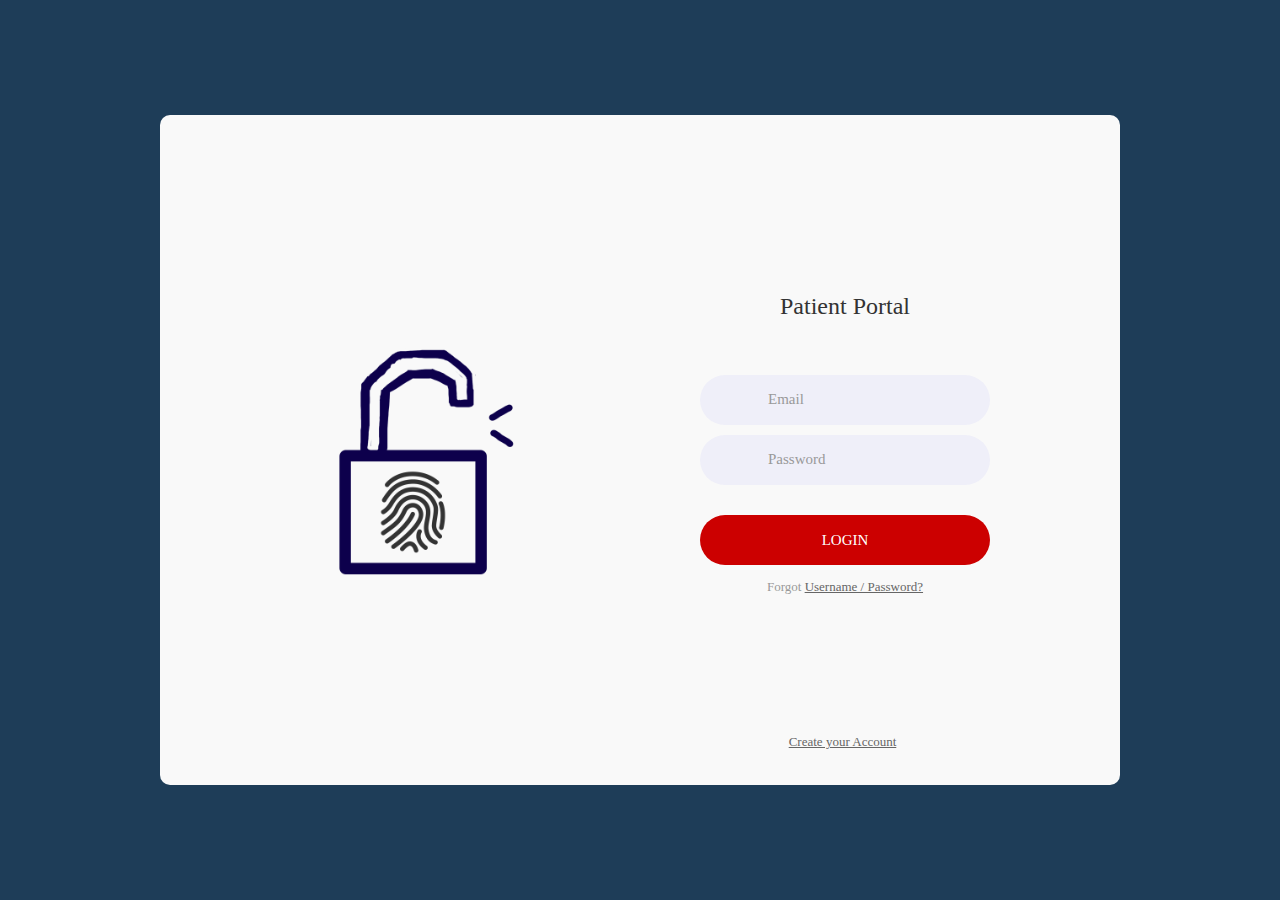
==== index.html @ e5aae0f8 "Add files via upload" ====
<!DOCTYPE html>
<html lang="en">
<head>
	<title>Patient Portal</title>
	<meta charset="UTF-8">
	<meta name="viewport" content="width=device-width, initial-scale=1">
<!--===============================================================================================-->	
	<link rel="icon" type="image/png" href="images/icons/favicon.ico"/>
<!--===============================================================================================-->
	<link rel="stylesheet" type="text/css" href="vendor/bootstrap/css/bootstrap.min.css">
<!--===============================================================================================-->
	<link rel="stylesheet" type="text/css" href="fonts/font-awesome-4.7.0/css/font-awesome.min.css">
<!--===============================================================================================-->
	<link rel="stylesheet" type="text/css" href="vendor/animate/animate.css">
<!--===============================================================================================-->	
	<link rel="stylesheet" type="text/css" href="vendor/css-hamburgers/hamburgers.min.css">
<!--===============================================================================================-->
	<link rel="stylesheet" type="text/css" href="vendor/select2/select2.min.css">
<!--===============================================================================================-->
	<link rel="stylesheet" type="text/css" href="css/util.css">
	<link rel="stylesheet" type="text/css" href="css/main.css">
<!--===============================================================================================-->
</head>
<body>
	<div class="limiter">
		<div class="container-login100">
			<div class="wrap-login100">
				<div class="login100-pic js-tilt" data-tilt>
					<img src="images/img-01.png" alt="IMG">
				</div>

				<form class="login100-form validate-form" action="RefPage.html" method="get">
					<span class="login100-form-title">
						Patient Portal
					</span>

					<div class="wrap-input100 validate-input" data-validate = "Valid email is required: ex@abc.xyz">
						<input class="input100" type="text" name="email" placeholder="Email">
						<span class="focus-input100"></span>
						<span class="symbol-input100">
							<i class="fa fa-envelope" aria-hidden="true"></i>
						</span>
					</div>

					<div class="wrap-input100 validate-input" data-validate = "Password is required">
						<input class="input100" type="password" name="pass" placeholder="Password">
						<span class="focus-input100"></span>
						<span class="symbol-input100">
							<i class="fa fa-lock" aria-hidden="true"></i>
						</span>
					</div>
					
					<div class="container-login100-form-btn">
						<input type="submit" value="Login" class="login100-form-btn">
					</div>

					<div class="text-center p-t-12">
						<span class="txt1">
							Forgot
						</span>
						<a class="txt2" href="#">
							Username / Password?
						</a>
					</div>

					<div class="text-center p-t-136">
						<a class="txt2" href="#">
							Create your Account
							<i class="fa fa-long-arrow-right m-l-5" aria-hidden="true"></i>
						</a>
					</div>
				</form>
			</div>
		</div>
	</div>
	
	

	
<!--===============================================================================================-->	
	<script src="vendor/jquery/jquery-3.2.1.min.js"></script>
<!--===============================================================================================-->
	<script src="vendor/bootstrap/js/popper.js"></script>
	<script src="vendor/bootstrap/js/bootstrap.min.js"></script>
<!--===============================================================================================-->
	<script src="vendor/select2/select2.min.js"></script>
<!--===============================================================================================-->
	<script src="vendor/tilt/tilt.jquery.min.js"></script>
	<script >
		$('.js-tilt').tilt({
			scale: 1.1
		})
	</script>
<!--===============================================================================================-->
	<script src="js/main.js"></script>

</body>
</html>
---- css/util.css ----
/*[ FONT SIZE ]
///////////////////////////////////////////////////////////
*/
.fs-1 {font-size: 1px;}
.fs-2 {font-size: 2px;}
.fs-3 {font-size: 3px;}
.fs-4 {font-size: 4px;}
.fs-5 {font-size: 5px;}
.fs-6 {font-size: 6px;}
.fs-7 {font-size: 7px;}
.fs-8 {font-size: 8px;}
.fs-9 {font-size: 9px;}
.fs-10 {font-size: 10px;}
.fs-11 {font-size: 11px;}
.fs-12 {font-size: 12px;}
.fs-13 {font-size: 13px;}
.fs-14 {font-size: 14px;}
.fs-15 {font-size: 15px;}
.fs-16 {font-size: 16px;}
.fs-17 {font-size: 17px;}
.fs-18 {font-size: 18px;}
.fs-19 {font-size: 19px;}
.fs-20 {font-size: 20px;}
.fs-21 {font-size: 21px;}
.fs-22 {font-size: 22px;}
.fs-23 {font-size: 23px;}
.fs-24 {font-size: 24px;}
.fs-25 {font-size: 25px;}
.fs-26 {font-size: 26px;}
.fs-27 {font-size: 27px;}
.fs-28 {font-size: 28px;}
.fs-29 {font-size: 29px;}
.fs-30 {font-size: 30px;}
.fs-31 {font-size: 31px;}
.fs-32 {font-size: 32px;}
.fs-33 {font-size: 33px;}
.fs-34 {font-size: 34px;}
.fs-35 {font-size: 35px;}
.fs-36 {font-size: 36px;}
.fs-37 {font-size: 37px;}
.fs-38 {font-size: 38px;}
.fs-39 {font-size: 39px;}
.fs-40 {font-size: 40px;}
.fs-41 {font-size: 41px;}
.fs-42 {font-size: 42px;}
.fs-43 {font-size: 43px;}
.fs-44 {font-size: 44px;}
.fs-45 {font-size: 45px;}
.fs-46 {font-size: 46px;}
.fs-47 {font-size: 47px;}
.fs-48 {font-size: 48px;}
.fs-49 {font-size: 49px;}
.fs-50 {font-size: 50px;}
.fs-51 {font-size: 51px;}
.fs-52 {font-size: 52px;}
.fs-53 {font-size: 53px;}
.fs-54 {font-size: 54px;}
.fs-55 {font-size: 55px;}
.fs-56 {font-size: 56px;}
.fs-57 {font-size: 57px;}
.fs-58 {font-size: 58px;}
.fs-59 {font-size: 59px;}
.fs-60 {font-size: 60px;}
.fs-61 {font-size: 61px;}
.fs-62 {font-size: 62px;}
.fs-63 {font-size: 63px;}
.fs-64 {font-size: 64px;}
.fs-65 {font-size: 65px;}
.fs-66 {font-size: 66px;}
.fs-67 {font-size: 67px;}
.fs-68 {font-size: 68px;}
.fs-69 {font-size: 69px;}
.fs-70 {font-size: 70px;}
.fs-71 {font-size: 71px;}
.fs-72 {font-size: 72px;}
.fs-73 {font-size: 73px;}
.fs-74 {font-size: 74px;}
.fs-75 {font-size: 75px;}
.fs-76 {font-size: 76px;}
.fs-77 {font-size: 77px;}
.fs-78 {font-size: 78px;}
.fs-79 {font-size: 79px;}
.fs-80 {font-size: 80px;}
.fs-81 {font-size: 81px;}
.fs-82 {font-size: 82px;}
.fs-83 {font-size: 83px;}
.fs-84 {font-size: 84px;}
.fs-85 {font-size: 85px;}
.fs-86 {font-size: 86px;}
.fs-87 {font-size: 87px;}
.fs-88 {font-size: 88px;}
.fs-89 {font-size: 89px;}
.fs-90 {font-size: 90px;}
.fs-91 {font-size: 91px;}
.fs-92 {font-size: 92px;}
.fs-93 {font-size: 93px;}
.fs-94 {font-size: 94px;}
.fs-95 {font-size: 95px;}
.fs-96 {font-size: 96px;}
.fs-97 {font-size: 97px;}
.fs-98 {font-size: 98px;}
.fs-99 {font-size: 99px;}
.fs-100 {font-size: 100px;}
.fs-101 {font-size: 101px;}
.fs-102 {font-size: 102px;}
.fs-103 {font-size: 103px;}
.fs-104 {font-size: 104px;}
.fs-105 {font-size: 105px;}
.fs-106 {font-size: 106px;}
.fs-107 {font-size: 107px;}
.fs-108 {font-size: 108px;}
.fs-109 {font-size: 109px;}
.fs-110 {font-size: 110px;}
.fs-111 {font-size: 111px;}
.fs-112 {font-size: 112px;}
.fs-113 {font-size: 113px;}
.fs-114 {font-size: 114px;}
.fs-115 {font-size: 115px;}
.fs-116 {font-size: 116px;}
.fs-117 {font-size: 117px;}
.fs-118 {font-size: 118px;}
.fs-119 {font-size: 119px;}
.fs-120 {font-size: 120px;}
.fs-121 {font-size: 121px;}
.fs-122 {font-size: 122px;}
.fs-123 {font-size: 123px;}
.fs-124 {font-size: 124px;}
.fs-125 {font-size: 125px;}
.fs-126 {font-size: 126px;}
.fs-127 {font-size: 127px;}
.fs-128 {font-size: 128px;}
.fs-129 {font-size: 129px;}
.fs-130 {font-size: 130px;}
.fs-131 {font-size: 131px;}
.fs-132 {font-size: 132px;}
.fs-133 {font-size: 133px;}
.fs-134 {font-size: 134px;}
.fs-135 {font-size: 135px;}
.fs-136 {font-size: 136px;}
.fs-137 {font-size: 137px;}
.fs-138 {font-size: 138px;}
.fs-139 {font-size: 139px;}
.fs-140 {font-size: 140px;}
.fs-141 {font-size: 141px;}
.fs-142 {font-size: 142px;}
.fs-143 {font-size: 143px;}
.fs-144 {font-size: 144px;}
.fs-145 {font-size: 145px;}
.fs-146 {font-size: 146px;}
.fs-147 {font-size: 147px;}
.fs-148 {font-size: 148px;}
.fs-149 {font-size: 149px;}
.fs-150 {font-size: 150px;}
.fs-151 {font-size: 151px;}
.fs-152 {font-size: 152px;}
.fs-153 {font-size: 153px;}
.fs-154 {font-size: 154px;}
.fs-155 {font-size: 155px;}
.fs-156 {font-size: 156px;}
.fs-157 {font-size: 157px;}
.fs-158 {font-size: 158px;}
.fs-159 {font-size: 159px;}
.fs-160 {font-size: 160px;}
.fs-161 {font-size: 161px;}
.fs-162 {font-size: 162px;}
.fs-163 {font-size: 163px;}
.fs-164 {font-size: 164px;}
.fs-165 {font-size: 165px;}
.fs-166 {font-size: 166px;}
.fs-167 {font-size: 167px;}
.fs-168 {font-size: 168px;}
.fs-169 {font-size: 169px;}
.fs-170 {font-size: 170px;}
.fs-171 {font-size: 171px;}
.fs-172 {font-size: 172px;}
.fs-173 {font-size: 173px;}
.fs-174 {font-size: 174px;}
.fs-175 {font-size: 175px;}
.fs-176 {font-size: 176px;}
.fs-177 {font-size: 177px;}
.fs-178 {font-size: 178px;}
.fs-179 {font-size: 179px;}
.fs-180 {font-size: 180px;}
.fs-181 {font-size: 181px;}
.fs-182 {font-size: 182px;}
.fs-183 {font-size: 183px;}
.fs-184 {font-size: 184px;}
.fs-185 {font-size: 185px;}
.fs-186 {font-size: 186px;}
.fs-187 {font-size: 187px;}
.fs-188 {font-size: 188px;}
.fs-189 {font-size: 189px;}
.fs-190 {font-size: 190px;}
.fs-191 {font-size: 191px;}
.fs-192 {font-size: 192px;}
.fs-193 {font-size: 193px;}
.fs-194 {font-size: 194px;}
.fs-195 {font-size: 195px;}
.fs-196 {font-size: 196px;}
.fs-197 {font-size: 197px;}
.fs-198 {font-size: 198px;}
.fs-199 {font-size: 199px;}
.fs-200 {font-size: 200px;}

/*[ PADDING ]
///////////////////////////////////////////////////////////
*/
.p-t-0 {padding-top: 0px;}
.p-t-1 {padding-top: 1px;}
.p-t-2 {padding-top: 2px;}
.p-t-3 {padding-top: 3px;}
.p-t-4 {padding-top: 4px;}
.p-t-5 {padding-top: 5px;}
.p-t-6 {padding-top: 6px;}
.p-t-7 {padding-top: 7px;}
.p-t-8 {padding-top: 8px;}
.p-t-9 {padding-top: 9px;}
.p-t-10 {padding-top: 10px;}
.p-t-11 {padding-top: 11px;}
.p-t-12 {padding-top: 12px;}
.p-t-13 {padding-top: 13px;}
.p-t-14 {padding-top: 14px;}
.p-t-15 {padding-top: 15px;}
.p-t-16 {padding-top: 16px;}
.p-t-17 {padding-top: 17px;}
.p-t-18 {padding-top: 18px;}
.p-t-19 {padding-top: 19px;}
.p-t-20 {padding-top: 20px;}
.p-t-21 {padding-top: 21px;}
.p-t-22 {padding-top: 22px;}
.p-t-23 {padding-top: 23px;}
.p-t-24 {padding-top: 24px;}
.p-t-25 {padding-top: 25px;}
.p-t-26 {padding-top: 26px;}
.p-t-27 {padding-top: 27px;}
.p-t-28 {padding-top: 28px;}
.p-t-29 {padding-top: 29px;}
.p-t-30 {padding-top: 30px;}
.p-t-31 {padding-top: 31px;}
.p-t-32 {padding-top: 32px;}
.p-t-33 {padding-top: 33px;}
.p-t-34 {padding-top: 34px;}
.p-t-35 {padding-top: 35px;}
.p-t-36 {padding-top: 36px;}
.p-t-37 {padding-top: 37px;}
.p-t-38 {padding-top: 38px;}
.p-t-39 {padding-top: 39px;}
.p-t-40 {padding-top: 40px;}
.p-t-41 {padding-top: 41px;}
.p-t-42 {padding-top: 42px;}
.p-t-43 {padding-top: 43px;}
.p-t-44 {padding-top: 44px;}
.p-t-45 {padding-top: 45px;}
.p-t-46 {padding-top: 46px;}
.p-t-47 {padding-top: 47px;}
.p-t-48 {padding-top: 48px;}
.p-t-49 {padding-top: 49px;}
.p-t-50 {padding-top: 50px;}
.p-t-51 {padding-top: 51px;}
.p-t-52 {padding-top: 52px;}
.p-t-53 {padding-top: 53px;}
.p-t-54 {padding-top: 54px;}
.p-t-55 {padding-top: 55px;}
.p-t-56 {padding-top: 56px;}
.p-t-57 {padding-top: 57px;}
.p-t-58 {padding-top: 58px;}
.p-t-59 {padding-top: 59px;}
.p-t-60 {padding-top: 60px;}
.p-t-61 {padding-top: 61px;}
.p-t-62 {padding-top: 62px;}
.p-t-63 {padding-top: 63px;}
.p-t-64 {padding-top: 64px;}
.p-t-65 {padding-top: 65px;}
.p-t-66 {padding-top: 66px;}
.p-t-67 {padding-top: 67px;}
.p-t-68 {padding-top: 68px;}
.p-t-69 {padding-top: 69px;}
.p-t-70 {padding-top: 70px;}
.p-t-71 {padding-top: 71px;}
.p-t-72 {padding-top: 72px;}
.p-t-73 {padding-top: 73px;}
.p-t-74 {padding-top: 74px;}
.p-t-75 {padding-top: 75px;}
.p-t-76 {padding-top: 76px;}
.p-t-77 {padding-top: 77px;}
.p-t-78 {padding-top: 78px;}
.p-t-79 {padding-top: 79px;}
.p-t-80 {padding-top: 80px;}
.p-t-81 {padding-top: 81px;}
.p-t-82 {padding-top: 82px;}
.p-t-83 {padding-top: 83px;}
.p-t-84 {padding-top: 84px;}
.p-t-85 {padding-top: 85px;}
.p-t-86 {padding-top: 86px;}
.p-t-87 {padding-top: 87px;}
.p-t-88 {padding-top: 88px;}
.p-t-89 {padding-top: 89px;}
.p-t-90 {padding-top: 90px;}
.p-t-91 {padding-top: 91px;}
.p-t-92 {padding-top: 92px;}
.p-t-93 {padding-top: 93px;}
.p-t-94 {padding-top: 94px;}
.p-t-95 {padding-top: 95px;}
.p-t-96 {padding-top: 96px;}
.p-t-97 {padding-top: 97px;}
.p-t-98 {padding-top: 98px;}
.p-t-99 {padding-top: 99px;}
.p-t-100 {padding-top: 100px;}
.p-t-101 {padding-top: 101px;}
.p-t-102 {padding-top: 102px;}
.p-t-103 {padding-top: 103px;}
.p-t-104 {padding-top: 104px;}
.p-t-105 {padding-top: 105px;}
.p-t-106 {padding-top: 106px;}
.p-t-107 {padding-top: 107px;}
.p-t-108 {padding-top: 108px;}
.p-t-109 {padding-top: 109px;}
.p-t-110 {padding-top: 110px;}
.p-t-111 {padding-top: 111px;}
.p-t-112 {padding-top: 112px;}
.p-t-113 {padding-top: 113px;}
.p-t-114 {padding-top: 114px;}
.p-t-115 {padding-top: 115px;}
.p-t-116 {padding-top: 116px;}
.p-t-117 {padding-top: 117px;}
.p-t-118 {padding-top: 118px;}
.p-t-119 {padding-top: 119px;}
.p-t-120 {padding-top: 120px;}
.p-t-121 {padding-top: 121px;}
.p-t-122 {padding-top: 122px;}
.p-t-123 {padding-top: 123px;}
.p-t-124 {padding-top: 124px;}
.p-t-125 {padding-top: 125px;}
.p-t-126 {padding-top: 126px;}
.p-t-127 {padding-top: 127px;}
.p-t-128 {padding-top: 128px;}
.p-t-129 {padding-top: 129px;}
.p-t-130 {padding-top: 130px;}
.p-t-131 {padding-top: 131px;}
.p-t-132 {padding-top: 132px;}
.p-t-133 {padding-top: 133px;}
.p-t-134 {padding-top: 134px;}
.p-t-135 {padding-top: 135px;}
.p-t-136 {padding-top: 136px;}
.p-t-137 {padding-top: 137px;}
.p-t-138 {padding-top: 138px;}
.p-t-139 {padding-top: 139px;}
.p-t-140 {padding-top: 140px;}
.p-t-141 {padding-top: 141px;}
.p-t-142 {padding-top: 142px;}
.p-t-143 {padding-top: 143px;}
.p-t-144 {padding-top: 144px;}
.p-t-145 {padding-top: 145px;}
.p-t-146 {padding-top: 146px;}
.p-t-147 {padding-top: 147px;}
.p-t-148 {padding-top: 148px;}
.p-t-149 {padding-top: 149px;}
.p-t-150 {padding-top: 150px;}
.p-t-151 {padding-top: 151px;}
.p-t-152 {padding-top: 152px;}
.p-t-153 {padding-top: 153px;}
.p-t-154 {padding-top: 154px;}
.p-t-155 {padding-top: 155px;}
.p-t-156 {padding-top: 156px;}
.p-t-157 {padding-top: 157px;}
.p-t-158 {padding-top: 158px;}
.p-t-159 {padding-top: 159px;}
.p-t-160 {padding-top: 160px;}
.p-t-161 {padding-top: 161px;}
.p-t-162 {padding-top: 162px;}
.p-t-163 {padding-top: 163px;}
.p-t-164 {padding-top: 164px;}
.p-t-165 {padding-top: 165px;}
.p-t-166 {padding-top: 166px;}
.p-t-167 {padding-top: 167px;}
.p-t-168 {padding-top: 168px;}
.p-t-169 {padding-top: 169px;}
.p-t-170 {padding-top: 170px;}
.p-t-171 {padding-top: 171px;}
.p-t-172 {padding-top: 172px;}
.p-t-173 {padding-top: 173px;}
.p-t-174 {padding-top: 174px;}
.p-t-175 {padding-top: 175px;}
.p-t-176 {padding-top: 176px;}
.p-t-177 {padding-top: 177px;}
.p-t-178 {padding-top: 178px;}
.p-t-179 {padding-top: 179px;}
.p-t-180 {padding-top: 180px;}
.p-t-181 {padding-top: 181px;}
.p-t-182 {padding-top: 182px;}
.p-t-183 {padding-top: 183px;}
.p-t-184 {padding-top: 184px;}
.p-t-185 {padding-top: 185px;}
.p-t-186 {padding-top: 186px;}
.p-t-187 {padding-top: 187px;}
.p-t-188 {padding-top: 188px;}
.p-t-189 {padding-top: 189px;}
.p-t-190 {padding-top: 190px;}
.p-t-191 {padding-top: 191px;}
.p-t-192 {padding-top: 192px;}
.p-t-193 {padding-top: 193px;}
.p-t-194 {padding-top: 194px;}
.p-t-195 {padding-top: 195px;}
.p-t-196 {padding-top: 196px;}
.p-t-197 {padding-top: 197px;}
.p-t-198 {padding-top: 198px;}
.p-t-199 {padding-top: 199px;}
.p-t-200 {padding-top: 200px;}
.p-t-201 {padding-top: 201px;}
.p-t-202 {padding-top: 202px;}
.p-t-203 {padding-top: 203px;}
.p-t-204 {padding-top: 204px;}
.p-t-205 {padding-top: 205px;}
.p-t-206 {padding-top: 206px;}
.p-t-207 {padding-top: 207px;}
.p-t-208 {padding-top: 208px;}
.p-t-209 {padding-top: 209px;}
.p-t-210 {padding-top: 210px;}
.p-t-211 {padding-top: 211px;}
.p-t-212 {padding-top: 212px;}
.p-t-213 {padding-top: 213px;}
.p-t-214 {padding-top: 214px;}
.p-t-215 {padding-top: 215px;}
.p-t-216 {padding-top: 216px;}
.p-t-217 {padding-top: 217px;}
.p-t-218 {padding-top: 218px;}
.p-t-219 {padding-top: 219px;}
.p-t-220 {padding-top: 220px;}
.p-t-221 {padding-top: 221px;}
.p-t-222 {padding-top: 222px;}
.p-t-223 {padding-top: 223px;}
.p-t-224 {padding-top: 224px;}
.p-t-225 {padding-top: 225px;}
.p-t-226 {padding-top: 226px;}
.p-t-227 {padding-top: 227px;}
.p-t-228 {padding-top: 228px;}
.p-t-229 {padding-top: 229px;}
.p-t-230 {padding-top: 230px;}
.p-t-231 {padding-top: 231px;}
.p-t-232 {padding-top: 232px;}
.p-t-233 {padding-top: 233px;}
.p-t-234 {padding-top: 234px;}
.p-t-235 {padding-top: 235px;}
.p-t-236 {padding-top: 236px;}
.p-t-237 {padding-top: 237px;}
.p-t-238 {padding-top: 238px;}
.p-t-239 {padding-top: 239px;}
.p-t-240 {padding-top: 240px;}
.p-t-241 {padding-top: 241px;}
.p-t-242 {padding-top: 242px;}
.p-t-243 {padding-top: 243px;}
.p-t-244 {padding-top: 244px;}
.p-t-245 {padding-top: 245px;}
.p-t-246 {padding-top: 246px;}
.p-t-247 {padding-top: 247px;}
.p-t-248 {padding-top: 248px;}
.p-t-249 {padding-top: 249px;}
.p-t-250 {padding-top: 250px;}
.p-b-0 {padding-bottom: 0px;}
.p-b-1 {padding-bottom: 1px;}
.p-b-2 {padding-bottom: 2px;}
.p-b-3 {padding-bottom: 3px;}
.p-b-4 {padding-bottom: 4px;}
.p-b-5 {padding-bottom: 5px;}
.p-b-6 {padding-bottom: 6px;}
.p-b-7 {padding-bottom: 7px;}
.p-b-8 {padding-bottom: 8px;}
.p-b-9 {padding-bottom: 9px;}
.p-b-10 {padding-bottom: 10px;}
.p-b-11 {padding-bottom: 11px;}
.p-b-12 {padding-bottom: 12px;}
.p-b-13 {padding-bottom: 13px;}
.p-b-14 {padding-bottom: 14px;}
.p-b-15 {padding-bottom: 15px;}
.p-b-16 {padding-bottom: 16px;}
.p-b-17 {padding-bottom: 17px;}
.p-b-18 {padding-bottom: 18px;}
.p-b-19 {padding-bottom: 19px;}
.p-b-20 {padding-bottom: 20px;}
.p-b-21 {padding-bottom: 21px;}
.p-b-22 {padding-bottom: 22px;}
.p-b-23 {padding-bottom: 23px;}
.p-b-24 {padding-bottom: 24px;}
.p-b-25 {padding-bottom: 25px;}
.p-b-26 {padding-bottom: 26px;}
.p-b-27 {padding-bottom: 27px;}
.p-b-28 {padding-bottom: 28px;}
.p-b-29 {padding-bottom: 29px;}
.p-b-30 {padding-bottom: 30px;}
.p-b-31 {padding-bottom: 31px;}
.p-b-32 {padding-bottom: 32px;}
.p-b-33 {padding-bottom: 33px;}
.p-b-34 {padding-bottom: 34px;}
.p-b-35 {padding-bottom: 35px;}
.p-b-36 {padding-bottom: 36px;}
.p-b-37 {padding-bottom: 37px;}
.p-b-38 {padding-bottom: 38px;}
.p-b-39 {padding-bottom: 39px;}
.p-b-40 {padding-bottom: 40px;}
.p-b-41 {padding-bottom: 41px;}
.p-b-42 {padding-bottom: 42px;}
.p-b-43 {padding-bottom: 43px;}
.p-b-44 {padding-bottom: 44px;}
.p-b-45 {padding-bottom: 45px;}
.p-b-46 {padding-bottom: 46px;}
.p-b-47 {padding-bottom: 47px;}
.p-b-48 {padding-bottom: 48px;}
.p-b-49 {padding-bottom: 49px;}
.p-b-50 {padding-bottom: 50px;}
.p-b-51 {padding-bottom: 51px;}
.p-b-52 {padding-bottom: 52px;}
.p-b-53 {padding-bottom: 53px;}
.p-b-54 {padding-bottom: 54px;}
.p-b-55 {padding-bottom: 55px;}
.p-b-56 {padding-bottom: 56px;}
.p-b-57 {padding-bottom: 57px;}
.p-b-58 {padding-bottom: 58px;}
.p-b-59 {padding-bottom: 59px;}
.p-b-60 {padding-bottom: 60px;}
.p-b-61 {padding-bottom: 61px;}
.p-b-62 {padding-bottom: 62px;}
.p-b-63 {padding-bottom: 63px;}
.p-b-64 {padding-bottom: 64px;}
.p-b-65 {padding-bottom: 65px;}
.p-b-66 {padding-bottom: 66px;}
.p-b-67 {padding-bottom: 67px;}
.p-b-68 {padding-bottom: 68px;}
.p-b-69 {padding-bottom: 69px;}
.p-b-70 {padding-bottom: 70px;}
.p-b-71 {padding-bottom: 71px;}
.p-b-72 {padding-bottom: 72px;}
.p-b-73 {padding-bottom: 73px;}
.p-b-74 {padding-bottom: 74px;}
.p-b-75 {padding-bottom: 75px;}
.p-b-76 {padding-bottom: 76px;}
.p-b-77 {padding-bottom: 77px;}
.p-b-78 {padding-bottom: 78px;}
.p-b-79 {padding-bottom: 79px;}
.p-b-80 {padding-bottom: 80px;}
.p-b-81 {padding-bottom: 81px;}
.p-b-82 {padding-bottom: 82px;}
.p-b-83 {padding-bottom: 83px;}
.p-b-84 {padding-bottom: 84px;}
.p-b-85 {padding-bottom: 85px;}
.p-b-86 {padding-bottom: 86px;}
.p-b-87 {padding-bottom: 87px;}
.p-b-88 {padding-bottom: 88px;}
.p-b-89 {padding-bottom: 89px;}
.p-b-90 {padding-bottom: 90px;}
.p-b-91 {padding-bottom: 91px;}
.p-b-92 {padding-bottom: 92px;}
.p-b-93 {padding-bottom: 93px;}
.p-b-94 {padding-bottom: 94px;}
.p-b-95 {padding-bottom: 95px;}
.p-b-96 {padding-bottom: 96px;}
.p-b-97 {padding-bottom: 97px;}
.p-b-98 {padding-bottom: 98px;}
.p-b-99 {padding-bottom: 99px;}
.p-b-100 {padding-bottom: 100px;}
.p-b-101 {padding-bottom: 101px;}
.p-b-102 {padding-bottom: 102px;}
.p-b-103 {padding-bottom: 103px;}
.p-b-104 {padding-bottom: 104px;}
.p-b-105 {padding-bottom: 105px;}
.p-b-106 {padding-bottom: 106px;}
.p-b-107 {padding-bottom: 107px;}
.p-b-108 {padding-bottom: 108px;}
.p-b-109 {padding-bottom: 109px;}
.p-b-110 {padding-bottom: 110px;}
.p-b-111 {padding-bottom: 111px;}
.p-b-112 {padding-bottom: 112px;}
.p-b-113 {padding-bottom: 113px;}
.p-b-114 {padding-bottom: 114px;}
.p-b-115 {padding-bottom: 115px;}
.p-b-116 {padding-bottom: 116px;}
.p-b-117 {padding-bottom: 117px;}
.p-b-118 {padding-bottom: 118px;}
.p-b-119 {padding-bottom: 119px;}
.p-b-120 {padding-bottom: 120px;}
.p-b-121 {padding-bottom: 121px;}
.p-b-122 {padding-bottom: 122px;}
.p-b-123 {padding-bottom: 123px;}
.p-b-124 {padding-bottom: 124px;}
.p-b-125 {padding-bottom: 125px;}
.p-b-126 {padding-bottom: 126px;}
.p-b-127 {padding-bottom: 127px;}
.p-b-128 {padding-bottom: 128px;}
.p-b-129 {padding-bottom: 129px;}
.p-b-130 {padding-bottom: 130px;}
.p-b-131 {padding-bottom: 131px;}
.p-b-132 {padding-bottom: 132px;}
.p-b-133 {padding-bottom: 133px;}
.p-b-134 {padding-bottom: 134px;}
.p-b-135 {padding-bottom: 135px;}
.p-b-136 {padding-bottom: 136px;}
.p-b-137 {padding-bottom: 137px;}
.p-b-138 {padding-bottom: 138px;}
.p-b-139 {padding-bottom: 139px;}
.p-b-140 {padding-bottom: 140px;}
.p-b-141 {padding-bottom: 141px;}
.p-b-142 {padding-bottom: 142px;}
.p-b-143 {padding-bottom: 143px;}
.p-b-144 {padding-bottom: 144px;}
.p-b-145 {padding-bottom: 145px;}
.p-b-146 {padding-bottom: 146px;}
.p-b-147 {padding-bottom: 147px;}
.p-b-148 {padding-bottom: 148px;}
.p-b-149 {padding-bottom: 149px;}
.p-b-150 {padding-bottom: 150px;}
.p-b-151 {padding-bottom: 151px;}
.p-b-152 {padding-bottom: 152px;}
.p-b-153 {padding-bottom: 153px;}
.p-b-154 {padding-bottom: 154px;}
.p-b-155 {padding-bottom: 155px;}
.p-b-156 {padding-bottom: 156px;}
.p-b-157 {padding-bottom: 157px;}
.p-b-158 {padding-bottom: 158px;}
.p-b-159 {padding-bottom: 159px;}
.p-b-160 {padding-bottom: 160px;}
.p-b-161 {padding-bottom: 161px;}
.p-b-162 {padding-bottom: 162px;}
.p-b-163 {padding-bottom: 163px;}
.p-b-164 {padding-bottom: 164px;}
.p-b-165 {padding-bottom: 165px;}
.p-b-166 {padding-bottom: 166px;}
.p-b-167 {padding-bottom: 167px;}
.p-b-168 {padding-bottom: 168px;}
.p-b-169 {padding-bottom: 169px;}
.p-b-170 {padding-bottom: 170px;}
.p-b-171 {padding-bottom: 171px;}
.p-b-172 {padding-bottom: 172px;}
.p-b-173 {padding-bottom: 173px;}
.p-b-174 {padding-bottom: 174px;}
.p-b-175 {padding-bottom: 175px;}
.p-b-176 {padding-bottom: 176px;}
.p-b-177 {padding-bottom: 177px;}
.p-b-178 {padding-bottom: 178px;}
.p-b-179 {padding-bottom: 179px;}
.p-b-180 {padding-bottom: 180px;}
.p-b-181 {padding-bottom: 181px;}
.p-b-182 {padding-bottom: 182px;}
.p-b-183 {padding-bottom: 183px;}
.p-b-184 {padding-bottom: 184px;}
.p-b-185 {padding-bottom: 185px;}
.p-b-186 {padding-bottom: 186px;}
.p-b-187 {padding-bottom: 187px;}
.p-b-188 {padding-bottom: 188px;}
.p-b-189 {padding-bottom: 189px;}
.p-b-190 {padding-bottom: 190px;}
.p-b-191 {padding-bottom: 191px;}
.p-b-192 {padding-bottom: 192px;}
.p-b-193 {padding-bottom: 193px;}
.p-b-194 {padding-bottom: 194px;}
.p-b-195 {padding-bottom: 195px;}
.p-b-196 {padding-bottom: 196px;}
.p-b-197 {padding-bottom: 197px;}
.p-b-198 {padding-bottom: 198px;}
.p-b-199 {padding-bottom: 199px;}
.p-b-200 {padding-bottom: 200px;}
.p-b-201 {padding-bottom: 201px;}
.p-b-202 {padding-bottom: 202px;}
.p-b-203 {padding-bottom: 203px;}
.p-b-204 {padding-bottom: 204px;}
.p-b-205 {padding-bottom: 205px;}
.p-b-206 {padding-bottom: 206px;}
.p-b-207 {padding-bottom: 207px;}
.p-b-208 {padding-bottom: 208px;}
.p-b-209 {padding-bottom: 209px;}
.p-b-210 {padding-bottom: 210px;}
.p-b-211 {padding-bottom: 211px;}
.p-b-212 {padding-bottom: 212px;}
.p-b-213 {padding-bottom: 213px;}
.p-b-214 {padding-bottom: 214px;}
.p-b-215 {padding-bottom: 215px;}
.p-b-216 {padding-bottom: 216px;}
.p-b-217 {padding-bottom: 217px;}
.p-b-218 {padding-bottom: 218px;}
.p-b-219 {padding-bottom: 219px;}
.p-b-220 {padding-bottom: 220px;}
.p-b-221 {padding-bottom: 221px;}
.p-b-222 {padding-bottom: 222px;}
.p-b-223 {padding-bottom: 223px;}
.p-b-224 {padding-bottom: 224px;}
.p-b-225 {padding-bottom: 225px;}
.p-b-226 {padding-bottom: 226px;}
.p-b-227 {padding-bottom: 227px;}
.p-b-228 {padding-bottom: 228px;}
.p-b-229 {padding-bottom: 229px;}
.p-b-230 {padding-bottom: 230px;}
.p-b-231 {padding-bottom: 231px;}
.p-b-232 {padding-bottom: 232px;}
.p-b-233 {padding-bottom: 233px;}
.p-b-234 {padding-bottom: 234px;}
.p-b-235 {padding-bottom: 235px;}
.p-b-236 {padding-bottom: 236px;}
.p-b-237 {padding-bottom: 237px;}
.p-b-238 {padding-bottom: 238px;}
.p-b-239 {padding-bottom: 239px;}
.p-b-240 {padding-bottom: 240px;}
.p-b-241 {padding-bottom: 241px;}
.p-b-242 {padding-bottom: 242px;}
.p-b-243 {padding-bottom: 243px;}
.p-b-244 {padding-bottom: 244px;}
.p-b-245 {padding-bottom: 245px;}
.p-b-246 {padding-bottom: 246px;}
.p-b-247 {padding-bottom: 247px;}
.p-b-248 {padding-bottom: 248px;}
.p-b-249 {padding-bottom: 249px;}
.p-b-250 {padding-bottom: 250px;}
.p-l-0 {padding-left: 0px;}
.p-l-1 {padding-left: 1px;}
.p-l-2 {padding-left: 2px;}
.p-l-3 {padding-left: 3px;}
.p-l-4 {padding-left: 4px;}
.p-l-5 {padding-left: 5px;}
.p-l-6 {padding-left: 6px;}
.p-l-7 {padding-left: 7px;}
.p-l-8 {padding-left: 8px;}
.p-l-9 {padding-left: 9px;}
.p-l-10 {padding-left: 10px;}
.p-l-11 {padding-left: 11px;}
.p-l-12 {padding-left: 12px;}
.p-l-13 {padding-left: 13px;}
.p-l-14 {padding-left: 14px;}
.p-l-15 {padding-left: 15px;}
.p-l-16 {padding-left: 16px;}
.p-l-17 {padding-left: 17px;}
.p-l-18 {padding-left: 18px;}
.p-l-19 {padding-left: 19px;}
.p-l-20 {padding-left: 20px;}
.p-l-21 {padding-left: 21px;}
.p-l-22 {padding-left: 22px;}
.p-l-23 {padding-left: 23px;}
.p-l-24 {padding-left: 24px;}
.p-l-25 {padding-left: 25px;}
.p-l-26 {padding-left: 26px;}
.p-l-27 {padding-left: 27px;}
.p-l-28 {padding-left: 28px;}
.p-l-29 {padding-left: 29px;}
.p-l-30 {padding-left: 30px;}
.p-l-31 {padding-left: 31px;}
.p-l-32 {padding-left: 32px;}
.p-l-33 {padding-left: 33px;}
.p-l-34 {padding-left: 34px;}
.p-l-35 {padding-left: 35px;}
.p-l-36 {padding-left: 36px;}
.p-l-37 {padding-left: 37px;}
.p-l-38 {padding-left: 38px;}
.p-l-39 {padding-left: 39px;}
.p-l-40 {padding-left: 40px;}
.p-l-41 {padding-left: 41px;}
.p-l-42 {padding-left: 42px;}
.p-l-43 {padding-left: 43px;}
.p-l-44 {padding-left: 44px;}
.p-l-45 {padding-left: 45px;}
.p-l-46 {padding-left: 46px;}
.p-l-47 {padding-left: 47px;}
.p-l-48 {padding-left: 48px;}
.p-l-49 {padding-left: 49px;}
.p-l-50 {padding-left: 50px;}
.p-l-51 {padding-left: 51px;}
.p-l-52 {padding-left: 52px;}
.p-l-53 {padding-left: 53px;}
.p-l-54 {padding-left: 54px;}
.p-l-55 {padding-left: 55px;}
.p-l-56 {padding-left: 56px;}
.p-l-57 {padding-left: 57px;}
.p-l-58 {padding-left: 58px;}
.p-l-59 {padding-left: 59px;}
.p-l-60 {padding-left: 60px;}
.p-l-61 {padding-left: 61px;}
.p-l-62 {padding-left: 62px;}
.p-l-63 {padding-left: 63px;}
.p-l-64 {padding-left: 64px;}
.p-l-65 {padding-left: 65px;}
.p-l-66 {padding-left: 66px;}
.p-l-67 {padding-left: 67px;}
.p-l-68 {padding-left: 68px;}
.p-l-69 {padding-left: 69px;}
.p-l-70 {padding-left: 70px;}
.p-l-71 {padding-left: 71px;}
.p-l-72 {padding-left: 72px;}
.p-l-73 {padding-left: 73px;}
.p-l-74 {padding-left: 74px;}
.p-l-75 {padding-left: 75px;}
.p-l-76 {padding-left: 76px;}
.p-l-77 {padding-left: 77px;}
.p-l-78 {padding-left: 78px;}
.p-l-79 {padding-left: 79px;}
.p-l-80 {padding-left: 80px;}
.p-l-81 {padding-left: 81px;}
.p-l-82 {padding-left: 82px;}
.p-l-83 {padding-left: 83px;}
.p-l-84 {padding-left: 84px;}
.p-l-85 {padding-left: 85px;}
.p-l-86 {padding-left: 86px;}
.p-l-87 {padding-left: 87px;}
.p-l-88 {padding-left: 88px;}
.p-l-89 {padding-left: 89px;}
.p-l-90 {padding-left: 90px;}
.p-l-91 {padding-left: 91px;}
.p-l-92 {padding-left: 92px;}
.p-l-93 {padding-left: 93px;}
.p-l-94 {padding-left: 94px;}
.p-l-95 {padding-left: 95px;}
.p-l-96 {padding-left: 96px;}
.p-l-97 {padding-left: 97px;}
.p-l-98 {padding-left: 98px;}
.p-l-99 {padding-left: 99px;}
.p-l-100 {padding-left: 100px;}
.p-l-101 {padding-left: 101px;}
.p-l-102 {padding-left: 102px;}
.p-l-103 {padding-left: 103px;}
.p-l-104 {padding-left: 104px;}
.p-l-105 {padding-left: 105px;}
.p-l-106 {padding-left: 106px;}
.p-l-107 {padding-left: 107px;}
.p-l-108 {padding-left: 108px;}
.p-l-109 {padding-left: 109px;}
.p-l-110 {padding-left: 110px;}
.p-l-111 {padding-left: 111px;}
.p-l-112 {padding-left: 112px;}
.p-l-113 {padding-left: 113px;}
.p-l-114 {padding-left: 114px;}
.p-l-115 {padding-left: 115px;}
.p-l-116 {padding-left: 116px;}
.p-l-117 {padding-left: 117px;}
.p-l-118 {padding-left: 118px;}
.p-l-119 {padding-left: 119px;}
.p-l-120 {padding-left: 120px;}
.p-l-121 {padding-left: 121px;}
.p-l-122 {padding-left: 122px;}
.p-l-123 {padding-left: 123px;}
.p-l-124 {padding-left: 124px;}
.p-l-125 {padding-left: 125px;}
.p-l-126 {padding-left: 126px;}
.p-l-127 {padding-left: 127px;}
.p-l-128 {padding-left: 128px;}
.p-l-129 {padding-left: 129px;}
.p-l-130 {padding-left: 130px;}
.p-l-131 {padding-left: 131px;}
.p-l-132 {padding-left: 132px;}
.p-l-133 {padding-left: 133px;}
.p-l-134 {padding-left: 134px;}
.p-l-135 {padding-left: 135px;}
.p-l-136 {padding-left: 136px;}
.p-l-137 {padding-left: 137px;}
.p-l-138 {padding-left: 138px;}
.p-l-139 {padding-left: 139px;}
.p-l-140 {padding-left: 140px;}
.p-l-141 {padding-left: 141px;}
.p-l-142 {padding-left: 142px;}
.p-l-143 {padding-left: 143px;}
.p-l-144 {padding-left: 144px;}
.p-l-145 {padding-left: 145px;}
.p-l-146 {padding-left: 146px;}
.p-l-147 {padding-left: 147px;}
.p-l-148 {padding-left: 148px;}
.p-l-149 {padding-left: 149px;}
.p-l-150 {padding-left: 150px;}
.p-l-151 {padding-left: 151px;}
.p-l-152 {padding-left: 152px;}
.p-l-153 {padding-left: 153px;}
.p-l-154 {padding-left: 154px;}
.p-l-155 {padding-left: 155px;}
.p-l-156 {padding-left: 156px;}
.p-l-157 {padding-left: 157px;}
.p-l-158 {padding-left: 158px;}
.p-l-159 {padding-left: 159px;}
.p-l-160 {padding-left: 160px;}
.p-l-161 {padding-left: 161px;}
.p-l-162 {padding-left: 162px;}
.p-l-163 {padding-left: 163px;}
.p-l-164 {padding-left: 164px;}
.p-l-165 {padding-left: 165px;}
.p-l-166 {padding-left: 166px;}
.p-l-167 {padding-left: 167px;}
.p-l-168 {padding-left: 168px;}
.p-l-169 {padding-left: 169px;}
.p-l-170 {padding-left: 170px;}
.p-l-171 {padding-left: 171px;}
.p-l-172 {padding-left: 172px;}
.p-l-173 {padding-left: 173px;}
.p-l-174 {padding-left: 174px;}
.p-l-175 {padding-left: 175px;}
.p-l-176 {padding-left: 176px;}
.p-l-177 {padding-left: 177px;}
.p-l-178 {padding-left: 178px;}
.p-l-179 {padding-left: 179px;}
.p-l-180 {padding-left: 180px;}
.p-l-181 {padding-left: 181px;}
.p-l-182 {padding-left: 182px;}
.p-l-183 {padding-left: 183px;}
.p-l-184 {padding-left: 184px;}
.p-l-185 {padding-left: 185px;}
.p-l-186 {padding-left: 186px;}
.p-l-187 {padding-left: 187px;}
.p-l-188 {padding-left: 188px;}
.p-l-189 {padding-left: 189px;}
.p-l-190 {padding-left: 190px;}
.p-l-191 {padding-left: 191px;}
.p-l-192 {padding-left: 192px;}
.p-l-193 {padding-left: 193px;}
.p-l-194 {padding-left: 194px;}
.p-l-195 {padding-left: 195px;}
.p-l-196 {padding-left: 196px;}
.p-l-197 {padding-left: 197px;}
.p-l-198 {padding-left: 198px;}
.p-l-199 {padding-left: 199px;}
.p-l-200 {padding-left: 200px;}
.p-l-201 {padding-left: 201px;}
.p-l-202 {padding-left: 202px;}
.p-l-203 {padding-left: 203px;}
.p-l-204 {padding-left: 204px;}
.p-l-205 {padding-left: 205px;}
.p-l-206 {padding-left: 206px;}
.p-l-207 {padding-left: 207px;}
.p-l-208 {padding-left: 208px;}
.p-l-209 {padding-left: 209px;}
.p-l-210 {padding-left: 210px;}
.p-l-211 {padding-left: 211px;}
.p-l-212 {padding-left: 212px;}
.p-l-213 {padding-left: 213px;}
.p-l-214 {padding-left: 214px;}
.p-l-215 {padding-left: 215px;}
.p-l-216 {padding-left: 216px;}
.p-l-217 {padding-left: 217px;}
.p-l-218 {padding-left: 218px;}
.p-l-219 {padding-left: 219px;}
.p-l-220 {padding-left: 220px;}
.p-l-221 {padding-left: 221px;}
.p-l-222 {padding-left: 222px;}
.p-l-223 {padding-left: 223px;}
.p-l-224 {padding-left: 224px;}
.p-l-225 {padding-left: 225px;}
.p-l-226 {padding-left: 226px;}
.p-l-227 {padding-left: 227px;}
.p-l-228 {padding-left: 228px;}
.p-l-229 {padding-left: 229px;}
.p-l-230 {padding-left: 230px;}
.p-l-231 {padding-left: 231px;}
.p-l-232 {padding-left: 232px;}
.p-l-233 {padding-left: 233px;}
.p-l-234 {padding-left: 234px;}
.p-l-235 {padding-left: 235px;}
.p-l-236 {padding-left: 236px;}
.p-l-237 {padding-left: 237px;}
.p-l-238 {padding-left: 238px;}
.p-l-239 {padding-left: 239px;}
.p-l-240 {padding-left: 240px;}
.p-l-241 {padding-left: 241px;}
.p-l-242 {padding-left: 242px;}
.p-l-243 {padding-left: 243px;}
.p-l-244 {padding-left: 244px;}
.p-l-245 {padding-left: 245px;}
.p-l-246 {padding-left: 246px;}
.p-l-247 {padding-left: 247px;}
.p-l-248 {padding-left: 248px;}
.p-l-249 {padding-left: 249px;}
.p-l-250 {padding-left: 250px;}
.p-r-0 {padding-right: 0px;}
.p-r-1 {padding-right: 1px;}
.p-r-2 {padding-right: 2px;}
.p-r-3 {padding-right: 3px;}
.p-r-4 {padding-right: 4px;}
.p-r-5 {padding-right: 5px;}
.p-r-6 {padding-right: 6px;}
.p-r-7 {padding-right: 7px;}
.p-r-8 {padding-right: 8px;}
.p-r-9 {padding-right: 9px;}
.p-r-10 {padding-right: 10px;}
.p-r-11 {padding-right: 11px;}
.p-r-12 {padding-right: 12px;}
.p-r-13 {padding-right: 13px;}
.p-r-14 {padding-right: 14px;}
.p-r-15 {padding-right: 15px;}
.p-r-16 {padding-right: 16px;}
.p-r-17 {padding-right: 17px;}
.p-r-18 {padding-right: 18px;}
.p-r-19 {padding-right: 19px;}
.p-r-20 {padding-right: 20px;}
.p-r-21 {padding-right: 21px;}
.p-r-22 {padding-right: 22px;}
.p-r-23 {padding-right: 23px;}
.p-r-24 {padding-right: 24px;}
.p-r-25 {padding-right: 25px;}
.p-r-26 {padding-right: 26px;}
.p-r-27 {padding-right: 27px;}
.p-r-28 {padding-right: 28px;}
.p-r-29 {padding-right: 29px;}
.p-r-30 {padding-right: 30px;}
.p-r-31 {padding-right: 31px;}
.p-r-32 {padding-right: 32px;}
.p-r-33 {padding-right: 33px;}
.p-r-34 {padding-right: 34px;}
.p-r-35 {padding-right: 35px;}
.p-r-36 {padding-right: 36px;}
.p-r-37 {padding-right: 37px;}
.p-r-38 {padding-right: 38px;}
.p-r-39 {padding-right: 39px;}
.p-r-40 {padding-right: 40px;}
.p-r-41 {padding-right: 41px;}
.p-r-42 {padding-right: 42px;}
.p-r-43 {padding-right: 43px;}
.p-r-44 {padding-right: 44px;}
.p-r-45 {padding-right: 45px;}
.p-r-46 {padding-right: 46px;}
.p-r-47 {padding-right: 47px;}
.p-r-48 {padding-right: 48px;}
.p-r-49 {padding-right: 49px;}
.p-r-50 {padding-right: 50px;}
.p-r-51 {padding-right: 51px;}
.p-r-52 {padding-right: 52px;}
.p-r-53 {padding-right: 53px;}
.p-r-54 {padding-right: 54px;}
.p-r-55 {padding-right: 55px;}
.p-r-56 {padding-right: 56px;}
.p-r-57 {padding-right: 57px;}
.p-r-58 {padding-right: 58px;}
.p-r-59 {padding-right: 59px;}
.p-r-60 {padding-right: 60px;}
.p-r-61 {padding-right: 61px;}
.p-r-62 {padding-right: 62px;}
.p-r-63 {padding-right: 63px;}
.p-r-64 {padding-right: 64px;}
.p-r-65 {padding-right: 65px;}
.p-r-66 {padding-right: 66px;}
.p-r-67 {padding-right: 67px;}
.p-r-68 {padding-right: 68px;}
.p-r-69 {padding-right: 69px;}
.p-r-70 {padding-right: 70px;}
.p-r-71 {padding-right: 71px;}
.p-r-72 {padding-right: 72px;}
.p-r-73 {padding-right: 73px;}
.p-r-74 {padding-right: 74px;}
.p-r-75 {padding-right: 75px;}
.p-r-76 {padding-right: 76px;}
.p-r-77 {padding-right: 77px;}
.p-r-78 {padding-right: 78px;}
.p-r-79 {padding-right: 79px;}
.p-r-80 {padding-right: 80px;}
.p-r-81 {padding-right: 81px;}
.p-r-82 {padding-right: 82px;}
.p-r-83 {padding-right: 83px;}
.p-r-84 {padding-right: 84px;}
.p-r-85 {padding-right: 85px;}
.p-r-86 {padding-right: 86px;}
.p-r-87 {padding-right: 87px;}
.p-r-88 {padding-right: 88px;}
.p-r-89 {padding-right: 89px;}
.p-r-90 {padding-right: 90px;}
.p-r-91 {padding-right: 91px;}
.p-r-92 {padding-right: 92px;}
.p-r-93 {padding-right: 93px;}
.p-r-94 {padding-right: 94px;}
.p-r-95 {padding-right: 95px;}
.p-r-96 {padding-right: 96px;}
.p-r-97 {padding-right: 97px;}
.p-r-98 {padding-right: 98px;}
.p-r-99 {padding-right: 99px;}
.p-r-100 {padding-right: 100px;}
.p-r-101 {padding-right: 101px;}
.p-r-102 {padding-right: 102px;}
.p-r-103 {padding-right: 103px;}
.p-r-104 {padding-right: 104px;}
.p-r-105 {padding-right: 105px;}
.p-r-106 {padding-right: 106px;}
.p-r-107 {padding-right: 107px;}
.p-r-108 {padding-right: 108px;}
.p-r-109 {padding-right: 109px;}
.p-r-110 {padding-right: 110px;}
.p-r-111 {padding-right: 111px;}
.p-r-112 {padding-right: 112px;}
.p-r-113 {padding-right: 113px;}
.p-r-114 {padding-right: 114px;}
.p-r-115 {padding-right: 115px;}
.p-r-116 {padding-right: 116px;}
.p-r-117 {padding-right: 117px;}
.p-r-118 {padding-right: 118px;}
.p-r-119 {padding-right: 119px;}
.p-r-120 {padding-right: 120px;}
.p-r-121 {padding-right: 121px;}
.p-r-122 {padding-right: 122px;}
.p-r-123 {padding-right: 123px;}
.p-r-124 {padding-right: 124px;}
.p-r-125 {padding-right: 125px;}
.p-r-126 {padding-right: 126px;}
.p-r-127 {padding-right: 127px;}
.p-r-128 {padding-right: 128px;}
.p-r-129 {padding-right: 129px;}
.p-r-130 {padding-right: 130px;}
.p-r-131 {padding-right: 131px;}
.p-r-132 {padding-right: 132px;}
.p-r-133 {padding-right: 133px;}
.p-r-134 {padding-right: 134px;}
.p-r-135 {padding-right: 135px;}
.p-r-136 {padding-right: 136px;}
.p-r-137 {padding-right: 137px;}
.p-r-138 {padding-right: 138px;}
.p-r-139 {padding-right: 139px;}
.p-r-140 {padding-right: 140px;}
.p-r-141 {padding-right: 141px;}
.p-r-142 {padding-right: 142px;}
.p-r-143 {padding-right: 143px;}
.p-r-144 {padding-right: 144px;}
.p-r-145 {padding-right: 145px;}
.p-r-146 {padding-right: 146px;}
.p-r-147 {padding-right: 147px;}
.p-r-148 {padding-right: 148px;}
.p-r-149 {padding-right: 149px;}
.p-r-150 {padding-right: 150px;}
.p-r-151 {padding-right: 151px;}
.p-r-152 {padding-right: 152px;}
.p-r-153 {padding-right: 153px;}
.p-r-154 {padding-right: 154px;}
.p-r-155 {padding-right: 155px;}
.p-r-156 {padding-right: 156px;}
.p-r-157 {padding-right: 157px;}
.p-r-158 {padding-right: 158px;}
.p-r-159 {padding-right: 159px;}
.p-r-160 {padding-right: 160px;}
.p-r-161 {padding-right: 161px;}
.p-r-162 {padding-right: 162px;}
.p-r-163 {padding-right: 163px;}
.p-r-164 {padding-right: 164px;}
.p-r-165 {padding-right: 165px;}
.p-r-166 {padding-right: 166px;}
.p-r-167 {padding-right: 167px;}
.p-r-168 {padding-right: 168px;}
.p-r-169 {padding-right: 169px;}
.p-r-170 {padding-right: 170px;}
.p-r-171 {padding-right: 171px;}
.p-r-172 {padding-right: 172px;}
.p-r-173 {padding-right: 173px;}
.p-r-174 {padding-right: 174px;}
.p-r-175 {padding-right: 175px;}
.p-r-176 {padding-right: 176px;}
.p-r-177 {padding-right: 177px;}
.p-r-178 {padding-right: 178px;}
.p-r-179 {padding-right: 179px;}
.p-r-180 {padding-right: 180px;}
.p-r-181 {padding-right: 181px;}
.p-r-182 {padding-right: 182px;}
.p-r-183 {padding-right: 183px;}
.p-r-184 {padding-right: 184px;}
.p-r-185 {padding-right: 185px;}
.p-r-186 {padding-right: 186px;}
.p-r-187 {padding-right: 187px;}
.p-r-188 {padding-right: 188px;}
.p-r-189 {padding-right: 189px;}
.p-r-190 {padding-right: 190px;}
.p-r-191 {padding-right: 191px;}
.p-r-192 {padding-right: 192px;}
.p-r-193 {padding-right: 193px;}
.p-r-194 {padding-right: 194px;}
.p-r-195 {padding-right: 195px;}
.p-r-196 {padding-right: 196px;}
.p-r-197 {padding-right: 197px;}
.p-r-198 {padding-right: 198px;}
.p-r-199 {padding-right: 199px;}
.p-r-200 {padding-right: 200px;}
.p-r-201 {padding-right: 201px;}
.p-r-202 {padding-right: 202px;}
.p-r-203 {padding-right: 203px;}
.p-r-204 {padding-right: 204px;}
.p-r-205 {padding-right: 205px;}
.p-r-206 {padding-right: 206px;}
.p-r-207 {padding-right: 207px;}
.p-r-208 {padding-right: 208px;}
.p-r-209 {padding-right: 209px;}
.p-r-210 {padding-right: 210px;}
.p-r-211 {padding-right: 211px;}
.p-r-212 {padding-right: 212px;}
.p-r-213 {padding-right: 213px;}
.p-r-214 {padding-right: 214px;}
.p-r-215 {padding-right: 215px;}
.p-r-216 {padding-right: 216px;}
.p-r-217 {padding-right: 217px;}
.p-r-218 {padding-right: 218px;}
.p-r-219 {padding-right: 219px;}
.p-r-220 {padding-right: 220px;}
.p-r-221 {padding-right: 221px;}
.p-r-222 {padding-right: 222px;}
.p-r-223 {padding-right: 223px;}
.p-r-224 {padding-right: 224px;}
.p-r-225 {padding-right: 225px;}
.p-r-226 {padding-right: 226px;}
.p-r-227 {padding-right: 227px;}
.p-r-228 {padding-right: 228px;}
.p-r-229 {padding-right: 229px;}
.p-r-230 {padding-right: 230px;}
.p-r-231 {padding-right: 231px;}
.p-r-232 {padding-right: 232px;}
.p-r-233 {padding-right: 233px;}
.p-r-234 {padding-right: 234px;}
.p-r-235 {padding-right: 235px;}
.p-r-236 {padding-right: 236px;}
.p-r-237 {padding-right: 237px;}
.p-r-238 {padding-right: 238px;}
.p-r-239 {padding-right: 239px;}
.p-r-240 {padding-right: 240px;}
.p-r-241 {padding-right: 241px;}
.p-r-242 {padding-right: 242px;}
.p-r-243 {padding-right: 243px;}
.p-r-244 {padding-right: 244px;}
.p-r-245 {padding-right: 245px;}
.p-r-246 {padding-right: 246px;}
.p-r-247 {padding-right: 247px;}
.p-r-248 {padding-right: 248px;}
.p-r-249 {padding-right: 249px;}
.p-r-250 {padding-right: 250px;}

/*[ MARGIN ]
///////////////////////////////////////////////////////////
*/
.m-t-0 {margin-top: 0px;}
.m-t-1 {margin-top: 1px;}
.m-t-2 {margin-top: 2px;}
.m-t-3 {margin-top: 3px;}
.m-t-4 {margin-top: 4px;}
.m-t-5 {margin-top: 5px;}
.m-t-6 {margin-top: 6px;}
.m-t-7 {margin-top: 7px;}
.m-t-8 {margin-top: 8px;}
.m-t-9 {margin-top: 9px;}
.m-t-10 {margin-top: 10px;}
.m-t-11 {margin-top: 11px;}
.m-t-12 {margin-top: 12px;}
.m-t-13 {margin-top: 13px;}
.m-t-14 {margin-top: 14px;}
.m-t-15 {margin-top: 15px;}
.m-t-16 {margin-top: 16px;}
.m-t-17 {margin-top: 17px;}
.m-t-18 {margin-top: 18px;}
.m-t-19 {margin-top: 19px;}
.m-t-20 {margin-top: 20px;}
.m-t-21 {margin-top: 21px;}
.m-t-22 {margin-top: 22px;}
.m-t-23 {margin-top: 23px;}
.m-t-24 {margin-top: 24px;}
.m-t-25 {margin-top: 25px;}
.m-t-26 {margin-top: 26px;}
.m-t-27 {margin-top: 27px;}
.m-t-28 {margin-top: 28px;}
.m-t-29 {margin-top: 29px;}
.m-t-30 {margin-top: 30px;}
.m-t-31 {margin-top: 31px;}
.m-t-32 {margin-top: 32px;}
.m-t-33 {margin-top: 33px;}
.m-t-34 {margin-top: 34px;}
.m-t-35 {margin-top: 35px;}
.m-t-36 {margin-top: 36px;}
.m-t-37 {margin-top: 37px;}
.m-t-38 {margin-top: 38px;}
.m-t-39 {margin-top: 39px;}
.m-t-40 {margin-top: 40px;}
.m-t-41 {margin-top: 41px;}
.m-t-42 {margin-top: 42px;}
.m-t-43 {margin-top: 43px;}
.m-t-44 {margin-top: 44px;}
.m-t-45 {margin-top: 45px;}
.m-t-46 {margin-top: 46px;}
.m-t-47 {margin-top: 47px;}
.m-t-48 {margin-top: 48px;}
.m-t-49 {margin-top: 49px;}
.m-t-50 {margin-top: 50px;}
.m-t-51 {margin-top: 51px;}
.m-t-52 {margin-top: 52px;}
.m-t-53 {margin-top: 53px;}
.m-t-54 {margin-top: 54px;}
.m-t-55 {margin-top: 55px;}
.m-t-56 {margin-top: 56px;}
.m-t-57 {margin-top: 57px;}
.m-t-58 {margin-top: 58px;}
.m-t-59 {margin-top: 59px;}
.m-t-60 {margin-top: 60px;}
.m-t-61 {margin-top: 61px;}
.m-t-62 {margin-top: 62px;}
.m-t-63 {margin-top: 63px;}
.m-t-64 {margin-top: 64px;}
.m-t-65 {margin-top: 65px;}
.m-t-66 {margin-top: 66px;}
.m-t-67 {margin-top: 67px;}
.m-t-68 {margin-top: 68px;}
.m-t-69 {margin-top: 69px;}
.m-t-70 {margin-top: 70px;}
.m-t-71 {margin-top: 71px;}
.m-t-72 {margin-top: 72px;}
.m-t-73 {margin-top: 73px;}
.m-t-74 {margin-top: 74px;}
.m-t-75 {margin-top: 75px;}
.m-t-76 {margin-top: 76px;}
.m-t-77 {margin-top: 77px;}
.m-t-78 {margin-top: 78px;}
.m-t-79 {margin-top: 79px;}
.m-t-80 {margin-top: 80px;}
.m-t-81 {margin-top: 81px;}
.m-t-82 {margin-top: 82px;}
.m-t-83 {margin-top: 83px;}
.m-t-84 {margin-top: 84px;}
.m-t-85 {margin-top: 85px;}
.m-t-86 {margin-top: 86px;}
.m-t-87 {margin-top: 87px;}
.m-t-88 {margin-top: 88px;}
.m-t-89 {margin-top: 89px;}
.m-t-90 {margin-top: 90px;}
.m-t-91 {margin-top: 91px;}
.m-t-92 {margin-top: 92px;}
.m-t-93 {margin-top: 93px;}
.m-t-94 {margin-top: 94px;}
.m-t-95 {margin-top: 95px;}
.m-t-96 {margin-top: 96px;}
.m-t-97 {margin-top: 97px;}
.m-t-98 {margin-top: 98px;}
.m-t-99 {margin-top: 99px;}
.m-t-100 {margin-top: 100px;}
.m-t-101 {margin-top: 101px;}
.m-t-102 {margin-top: 102px;}
.m-t-103 {margin-top: 103px;}
.m-t-104 {margin-top: 104px;}
.m-t-105 {margin-top: 105px;}
.m-t-106 {margin-top: 106px;}
.m-t-107 {margin-top: 107px;}
.m-t-108 {margin-top: 108px;}
.m-t-109 {margin-top: 109px;}
.m-t-110 {margin-top: 110px;}
.m-t-111 {margin-top: 111px;}
.m-t-112 {margin-top: 112px;}
.m-t-113 {margin-top: 113px;}
.m-t-114 {margin-top: 114px;}
.m-t-115 {margin-top: 115px;}
.m-t-116 {margin-top: 116px;}
.m-t-117 {margin-top: 117px;}
.m-t-118 {margin-top: 118px;}
.m-t-119 {margin-top: 119px;}
.m-t-120 {margin-top: 120px;}
.m-t-121 {margin-top: 121px;}
.m-t-122 {margin-top: 122px;}
.m-t-123 {margin-top: 123px;}
.m-t-124 {margin-top: 124px;}
.m-t-125 {margin-top: 125px;}
.m-t-126 {margin-top: 126px;}
.m-t-127 {margin-top: 127px;}
.m-t-128 {margin-top: 128px;}
.m-t-129 {margin-top: 129px;}
.m-t-130 {margin-top: 130px;}
.m-t-131 {margin-top: 131px;}
.m-t-132 {margin-top: 132px;}
.m-t-133 {margin-top: 133px;}
.m-t-134 {margin-top: 134px;}
.m-t-135 {margin-top: 135px;}
.m-t-136 {margin-top: 136px;}
.m-t-137 {margin-top: 137px;}
.m-t-138 {margin-top: 138px;}
.m-t-139 {margin-top: 139px;}
.m-t-140 {margin-top: 140px;}
.m-t-141 {margin-top: 141px;}
.m-t-142 {margin-top: 142px;}
.m-t-143 {margin-top: 143px;}
.m-t-144 {margin-top: 144px;}
.m-t-145 {margin-top: 145px;}
.m-t-146 {margin-top: 146px;}
.m-t-147 {margin-top: 147px;}
.m-t-148 {margin-top: 148px;}
.m-t-149 {margin-top: 149px;}
.m-t-150 {margin-top: 150px;}
.m-t-151 {margin-top: 151px;}
.m-t-152 {margin-top: 152px;}
.m-t-153 {margin-top: 153px;}
.m-t-154 {margin-top: 154px;}
.m-t-155 {margin-top: 155px;}
.m-t-156 {margin-top: 156px;}
.m-t-157 {margin-top: 157px;}
.m-t-158 {margin-top: 158px;}
.m-t-159 {margin-top: 159px;}
.m-t-160 {margin-top: 160px;}
.m-t-161 {margin-top: 161px;}
.m-t-162 {margin-top: 162px;}
.m-t-163 {margin-top: 163px;}
.m-t-164 {margin-top: 164px;}
.m-t-165 {margin-top: 165px;}
.m-t-166 {margin-top: 166px;}
.m-t-167 {margin-top: 167px;}
.m-t-168 {margin-top: 168px;}
.m-t-169 {margin-top: 169px;}
.m-t-170 {margin-top: 170px;}
.m-t-171 {margin-top: 171px;}
.m-t-172 {margin-top: 172px;}
.m-t-173 {margin-top: 173px;}
.m-t-174 {margin-top: 174px;}
.m-t-175 {margin-top: 175px;}
.m-t-176 {margin-top: 176px;}
.m-t-177 {margin-top: 177px;}
.m-t-178 {margin-top: 178px;}
.m-t-179 {margin-top: 179px;}
.m-t-180 {margin-top: 180px;}
.m-t-181 {margin-top: 181px;}
.m-t-182 {margin-top: 182px;}
.m-t-183 {margin-top: 183px;}
.m-t-184 {margin-top: 184px;}
.m-t-185 {margin-top: 185px;}
.m-t-186 {margin-top: 186px;}
.m-t-187 {margin-top: 187px;}
.m-t-188 {margin-top: 188px;}
.m-t-189 {margin-top: 189px;}
.m-t-190 {margin-top: 190px;}
.m-t-191 {margin-top: 191px;}
.m-t-192 {margin-top: 192px;}
.m-t-193 {margin-top: 193px;}
.m-t-194 {margin-top: 194px;}
.m-t-195 {margin-top: 195px;}
.m-t-196 {margin-top: 196px;}
.m-t-197 {margin-top: 197px;}
.m-t-198 {margin-top: 198px;}
.m-t-199 {margin-top: 199px;}
.m-t-200 {margin-top: 200px;}
.m-t-201 {margin-top: 201px;}
.m-t-202 {margin-top: 202px;}
.m-t-203 {margin-top: 203px;}
.m-t-204 {margin-top: 204px;}
.m-t-205 {margin-top: 205px;}
.m-t-206 {margin-top: 206px;}
.m-t-207 {margin-top: 207px;}
.m-t-208 {margin-top: 208px;}
.m-t-209 {margin-top: 209px;}
.m-t-210 {margin-top: 210px;}
.m-t-211 {margin-top: 211px;}
.m-t-212 {margin-top: 212px;}
.m-t-213 {margin-top: 213px;}
.m-t-214 {margin-top: 214px;}
.m-t-215 {margin-top: 215px;}
.m-t-216 {margin-top: 216px;}
.m-t-217 {margin-top: 217px;}
.m-t-218 {margin-top: 218px;}
.m-t-219 {margin-top: 219px;}
.m-t-220 {margin-top: 220px;}
.m-t-221 {margin-top: 221px;}
.m-t-222 {margin-top: 222px;}
.m-t-223 {margin-top: 223px;}
.m-t-224 {margin-top: 224px;}
.m-t-225 {margin-top: 225px;}
.m-t-226 {margin-top: 226px;}
.m-t-227 {margin-top: 227px;}
.m-t-228 {margin-top: 228px;}
.m-t-229 {margin-top: 229px;}
.m-t-230 {margin-top: 230px;}
.m-t-231 {margin-top: 231px;}
.m-t-232 {margin-top: 232px;}
.m-t-233 {margin-top: 233px;}
.m-t-234 {margin-top: 234px;}
.m-t-235 {margin-top: 235px;}
.m-t-236 {margin-top: 236px;}
.m-t-237 {margin-top: 237px;}
.m-t-238 {margin-top: 238px;}
.m-t-239 {margin-top: 239px;}
.m-t-240 {margin-top: 240px;}
.m-t-241 {margin-top: 241px;}
.m-t-242 {margin-top: 242px;}
.m-t-243 {margin-top: 243px;}
.m-t-244 {margin-top: 244px;}
.m-t-245 {margin-top: 245px;}
.m-t-246 {margin-top: 246px;}
.m-t-247 {margin-top: 247px;}
.m-t-248 {margin-top: 248px;}
.m-t-249 {margin-top: 249px;}
.m-t-250 {margin-top: 250px;}
.m-b-0 {margin-bottom: 0px;}
.m-b-1 {margin-bottom: 1px;}
.m-b-2 {margin-bottom: 2px;}
.m-b-3 {margin-bottom: 3px;}
.m-b-4 {margin-bottom: 4px;}
.m-b-5 {margin-bottom: 5px;}
.m-b-6 {margin-bottom: 6px;}
.m-b-7 {margin-bottom: 7px;}
.m-b-8 {margin-bottom: 8px;}
.m-b-9 {margin-bottom: 9px;}
.m-b-10 {margin-bottom: 10px;}
.m-b-11 {margin-bottom: 11px;}
.m-b-12 {margin-bottom: 12px;}
.m-b-13 {margin-bottom: 13px;}
.m-b-14 {margin-bottom: 14px;}
.m-b-15 {margin-bottom: 15px;}
.m-b-16 {margin-bottom: 16px;}
.m-b-17 {margin-bottom: 17px;}
.m-b-18 {margin-bottom: 18px;}
.m-b-19 {margin-bottom: 19px;}
.m-b-20 {margin-bottom: 20px;}
.m-b-21 {margin-bottom: 21px;}
.m-b-22 {margin-bottom: 22px;}
.m-b-23 {margin-bottom: 23px;}
.m-b-24 {margin-bottom: 24px;}
.m-b-25 {margin-bottom: 25px;}
.m-b-26 {margin-bottom: 26px;}
.m-b-27 {margin-bottom: 27px;}
.m-b-28 {margin-bottom: 28px;}
.m-b-29 {margin-bottom: 29px;}
.m-b-30 {margin-bottom: 30px;}
.m-b-31 {margin-bottom: 31px;}
.m-b-32 {margin-bottom: 32px;}
.m-b-33 {margin-bottom: 33px;}
.m-b-34 {margin-bottom: 34px;}
.m-b-35 {margin-bottom: 35px;}
.m-b-36 {margin-bottom: 36px;}
.m-b-37 {margin-bottom: 37px;}
.m-b-38 {margin-bottom: 38px;}
.m-b-39 {margin-bottom: 39px;}
.m-b-40 {margin-bottom: 40px;}
.m-b-41 {margin-bottom: 41px;}
.m-b-42 {margin-bottom: 42px;}
.m-b-43 {margin-bottom: 43px;}
.m-b-44 {margin-bottom: 44px;}
.m-b-45 {margin-bottom: 45px;}
.m-b-46 {margin-bottom: 46px;}
.m-b-47 {margin-bottom: 47px;}
.m-b-48 {margin-bottom: 48px;}
.m-b-49 {margin-bottom: 49px;}
.m-b-50 {margin-bottom: 50px;}
.m-b-51 {margin-bottom: 51px;}
.m-b-52 {margin-bottom: 52px;}
.m-b-53 {margin-bottom: 53px;}
.m-b-54 {margin-bottom: 54px;}
.m-b-55 {margin-bottom: 55px;}
.m-b-56 {margin-bottom: 56px;}
.m-b-57 {margin-bottom: 57px;}
.m-b-58 {margin-bottom: 58px;}
.m-b-59 {margin-bottom: 59px;}
.m-b-60 {margin-bottom: 60px;}
.m-b-61 {margin-bottom: 61px;}
.m-b-62 {margin-bottom: 62px;}
.m-b-63 {margin-bottom: 63px;}
.m-b-64 {margin-bottom: 64px;}
.m-b-65 {margin-bottom: 65px;}
.m-b-66 {margin-bottom: 66px;}
.m-b-67 {margin-bottom: 67px;}
.m-b-68 {margin-bottom: 68px;}
.m-b-69 {margin-bottom: 69px;}
.m-b-70 {margin-bottom: 70px;}
.m-b-71 {margin-bottom: 71px;}
.m-b-72 {margin-bottom: 72px;}
.m-b-73 {margin-bottom: 73px;}
.m-b-74 {margin-bottom: 74px;}
.m-b-75 {margin-bottom: 75px;}
.m-b-76 {margin-bottom: 76px;}
.m-b-77 {margin-bottom: 77px;}
.m-b-78 {margin-bottom: 78px;}
.m-b-79 {margin-bottom: 79px;}
.m-b-80 {margin-bottom: 80px;}
.m-b-81 {margin-bottom: 81px;}
.m-b-82 {margin-bottom: 82px;}
.m-b-83 {margin-bottom: 83px;}
.m-b-84 {margin-bottom: 84px;}
.m-b-85 {margin-bottom: 85px;}
.m-b-86 {margin-bottom: 86px;}
.m-b-87 {margin-bottom: 87px;}
.m-b-88 {margin-bottom: 88px;}
.m-b-89 {margin-bottom: 89px;}
.m-b-90 {margin-bottom: 90px;}
.m-b-91 {margin-bottom: 91px;}
.m-b-92 {margin-bottom: 92px;}
.m-b-93 {margin-bottom: 93px;}
.m-b-94 {margin-bottom: 94px;}
.m-b-95 {margin-bottom: 95px;}
.m-b-96 {margin-bottom: 96px;}
.m-b-97 {margin-bottom: 97px;}
.m-b-98 {margin-bottom: 98px;}
.m-b-99 {margin-bottom: 99px;}
.m-b-100 {margin-bottom: 100px;}
.m-b-101 {margin-bottom: 101px;}
.m-b-102 {margin-bottom: 102px;}
.m-b-103 {margin-bottom: 103px;}
.m-b-104 {margin-bottom: 104px;}
.m-b-105 {margin-bottom: 105px;}
.m-b-106 {margin-bottom: 106px;}
.m-b-107 {margin-bottom: 107px;}
.m-b-108 {margin-bottom: 108px;}
.m-b-109 {margin-bottom: 109px;}
.m-b-110 {margin-bottom: 110px;}
.m-b-111 {margin-bottom: 111px;}
.m-b-112 {margin-bottom: 112px;}
.m-b-113 {margin-bottom: 113px;}
.m-b-114 {margin-bottom: 114px;}
.m-b-115 {margin-bottom: 115px;}
.m-b-116 {margin-bottom: 116px;}
.m-b-117 {margin-bottom: 117px;}
.m-b-118 {margin-bottom: 118px;}
.m-b-119 {margin-bottom: 119px;}
.m-b-120 {margin-bottom: 120px;}
.m-b-121 {margin-bottom: 121px;}
.m-b-122 {margin-bottom: 122px;}
.m-b-123 {margin-bottom: 123px;}
.m-b-124 {margin-bottom: 124px;}
.m-b-125 {margin-bottom: 125px;}
.m-b-126 {margin-bottom: 126px;}
.m-b-127 {margin-bottom: 127px;}
.m-b-128 {margin-bottom: 128px;}
.m-b-129 {margin-bottom: 129px;}
.m-b-130 {margin-bottom: 130px;}
.m-b-131 {margin-bottom: 131px;}
.m-b-132 {margin-bottom: 132px;}
.m-b-133 {margin-bottom: 133px;}
.m-b-134 {margin-bottom: 134px;}
.m-b-135 {margin-bottom: 135px;}
.m-b-136 {margin-bottom: 136px;}
.m-b-137 {margin-bottom: 137px;}
.m-b-138 {margin-bottom: 138px;}
.m-b-139 {margin-bottom: 139px;}
.m-b-140 {margin-bottom: 140px;}
.m-b-141 {margin-bottom: 141px;}
.m-b-142 {margin-bottom: 142px;}
.m-b-143 {margin-bottom: 143px;}
.m-b-144 {margin-bottom: 144px;}
.m-b-145 {margin-bottom: 145px;}
.m-b-146 {margin-bottom: 146px;}
.m-b-147 {margin-bottom: 147px;}
.m-b-148 {margin-bottom: 148px;}
.m-b-149 {margin-bottom: 149px;}
.m-b-150 {margin-bottom: 150px;}
.m-b-151 {margin-bottom: 151px;}
.m-b-152 {margin-bottom: 152px;}
.m-b-153 {margin-bottom: 153px;}
.m-b-154 {margin-bottom: 154px;}
.m-b-155 {margin-bottom: 155px;}
.m-b-156 {margin-bottom: 156px;}
.m-b-157 {margin-bottom: 157px;}
.m-b-158 {margin-bottom: 158px;}
.m-b-159 {margin-bottom: 159px;}
.m-b-160 {margin-bottom: 160px;}
.m-b-161 {margin-bottom: 161px;}
.m-b-162 {margin-bottom: 162px;}
.m-b-163 {margin-bottom: 163px;}
.m-b-164 {margin-bottom: 164px;}
.m-b-165 {margin-bottom: 165px;}
.m-b-166 {margin-bottom: 166px;}
.m-b-167 {margin-bottom: 167px;}
.m-b-168 {margin-bottom: 168px;}
.m-b-169 {margin-bottom: 169px;}
.m-b-170 {margin-bottom: 170px;}
.m-b-171 {margin-bottom: 171px;}
.m-b-172 {margin-bottom: 172px;}
.m-b-173 {margin-bottom: 173px;}
.m-b-174 {margin-bottom: 174px;}
.m-b-175 {margin-bottom: 175px;}
.m-b-176 {margin-bottom: 176px;}
.m-b-177 {margin-bottom: 177px;}
.m-b-178 {margin-bottom: 178px;}
.m-b-179 {margin-bottom: 179px;}
.m-b-180 {margin-bottom: 180px;}
.m-b-181 {margin-bottom: 181px;}
.m-b-182 {margin-bottom: 182px;}
.m-b-183 {margin-bottom: 183px;}
.m-b-184 {margin-bottom: 184px;}
.m-b-185 {margin-bottom: 185px;}
.m-b-186 {margin-bottom: 186px;}
.m-b-187 {margin-bottom: 187px;}
.m-b-188 {margin-bottom: 188px;}
.m-b-189 {margin-bottom: 189px;}
.m-b-190 {margin-bottom: 190px;}
.m-b-191 {margin-bottom: 191px;}
.m-b-192 {margin-bottom: 192px;}
.m-b-193 {margin-bottom: 193px;}
.m-b-194 {margin-bottom: 194px;}
.m-b-195 {margin-bottom: 195px;}
.m-b-196 {margin-bottom: 196px;}
.m-b-197 {margin-bottom: 197px;}
.m-b-198 {margin-bottom: 198px;}
.m-b-199 {margin-bottom: 199px;}
.m-b-200 {margin-bottom: 200px;}
.m-b-201 {margin-bottom: 201px;}
.m-b-202 {margin-bottom: 202px;}
.m-b-203 {margin-bottom: 203px;}
.m-b-204 {margin-bottom: 204px;}
.m-b-205 {margin-bottom: 205px;}
.m-b-206 {margin-bottom: 206px;}
.m-b-207 {margin-bottom: 207px;}
.m-b-208 {margin-bottom: 208px;}
.m-b-209 {margin-bottom: 209px;}
.m-b-210 {margin-bottom: 210px;}
.m-b-211 {margin-bottom: 211px;}
.m-b-212 {margin-bottom: 212px;}
.m-b-213 {margin-bottom: 213px;}
.m-b-214 {margin-bottom: 214px;}
.m-b-215 {margin-bottom: 215px;}
.m-b-216 {margin-bottom: 216px;}
.m-b-217 {margin-bottom: 217px;}
.m-b-218 {margin-bottom: 218px;}
.m-b-219 {margin-bottom: 219px;}
.m-b-220 {margin-bottom: 220px;}
.m-b-221 {margin-bottom: 221px;}
.m-b-222 {margin-bottom: 222px;}
.m-b-223 {margin-bottom: 223px;}
.m-b-224 {margin-bottom: 224px;}
.m-b-225 {margin-bottom: 225px;}
.m-b-226 {margin-bottom: 226px;}
.m-b-227 {margin-bottom: 227px;}
.m-b-228 {margin-bottom: 228px;}
.m-b-229 {margin-bottom: 229px;}
.m-b-230 {margin-bottom: 230px;}
.m-b-231 {margin-bottom: 231px;}
.m-b-232 {margin-bottom: 232px;}
.m-b-233 {margin-bottom: 233px;}
.m-b-234 {margin-bottom: 234px;}
.m-b-235 {margin-bottom: 235px;}
.m-b-236 {margin-bottom: 236px;}
.m-b-237 {margin-bottom: 237px;}
.m-b-238 {margin-bottom: 238px;}
.m-b-239 {margin-bottom: 239px;}
.m-b-240 {margin-bottom: 240px;}
.m-b-241 {margin-bottom: 241px;}
.m-b-242 {margin-bottom: 242px;}
.m-b-243 {margin-bottom: 243px;}
.m-b-244 {margin-bottom: 244px;}
.m-b-245 {margin-bottom: 245px;}
.m-b-246 {margin-bottom: 246px;}
.m-b-247 {margin-bottom: 247px;}
.m-b-248 {margin-bottom: 248px;}
.m-b-249 {margin-bottom: 249px;}
.m-b-250 {margin-bottom: 250px;}
.m-l-0 {margin-left: 0px;}
.m-l-1 {margin-left: 1px;}
.m-l-2 {margin-left: 2px;}
.m-l-3 {margin-left: 3px;}
.m-l-4 {margin-left: 4px;}
.m-l-5 {margin-left: 5px;}
.m-l-6 {margin-left: 6px;}
.m-l-7 {margin-left: 7px;}
.m-l-8 {margin-left: 8px;}
.m-l-9 {margin-left: 9px;}
.m-l-10 {margin-left: 10px;}
.m-l-11 {margin-left: 11px;}
.m-l-12 {margin-left: 12px;}
.m-l-13 {margin-left: 13px;}
.m-l-14 {margin-left: 14px;}
.m-l-15 {margin-left: 15px;}
.m-l-16 {margin-left: 16px;}
.m-l-17 {margin-left: 17px;}
.m-l-18 {margin-left: 18px;}
.m-l-19 {margin-left: 19px;}
.m-l-20 {margin-left: 20px;}
.m-l-21 {margin-left: 21px;}
.m-l-22 {margin-left: 22px;}
.m-l-23 {margin-left: 23px;}
.m-l-24 {margin-left: 24px;}
.m-l-25 {margin-left: 25px;}
.m-l-26 {margin-left: 26px;}
.m-l-27 {margin-left: 27px;}
.m-l-28 {margin-left: 28px;}
.m-l-29 {margin-left: 29px;}
.m-l-30 {margin-left: 30px;}
.m-l-31 {margin-left: 31px;}
.m-l-32 {margin-left: 32px;}
.m-l-33 {margin-left: 33px;}
.m-l-34 {margin-left: 34px;}
.m-l-35 {margin-left: 35px;}
.m-l-36 {margin-left: 36px;}
.m-l-37 {margin-left: 37px;}
.m-l-38 {margin-left: 38px;}
.m-l-39 {margin-left: 39px;}
.m-l-40 {margin-left: 40px;}
.m-l-41 {margin-left: 41px;}
.m-l-42 {margin-left: 42px;}
.m-l-43 {margin-left: 43px;}
.m-l-44 {margin-left: 44px;}
.m-l-45 {margin-left: 45px;}
.m-l-46 {margin-left: 46px;}
.m-l-47 {margin-left: 47px;}
.m-l-48 {margin-left: 48px;}
.m-l-49 {margin-left: 49px;}
.m-l-50 {margin-left: 50px;}
.m-l-51 {margin-left: 51px;}
.m-l-52 {margin-left: 52px;}
.m-l-53 {margin-left: 53px;}
.m-l-54 {margin-left: 54px;}
.m-l-55 {margin-left: 55px;}
.m-l-56 {margin-left: 56px;}
.m-l-57 {margin-left: 57px;}
.m-l-58 {margin-left: 58px;}
.m-l-59 {margin-left: 59px;}
.m-l-60 {margin-left: 60px;}
.m-l-61 {margin-left: 61px;}
.m-l-62 {margin-left: 62px;}
.m-l-63 {margin-left: 63px;}
.m-l-64 {margin-left: 64px;}
.m-l-65 {margin-left: 65px;}
.m-l-66 {margin-left: 66px;}
.m-l-67 {margin-left: 67px;}
.m-l-68 {margin-left: 68px;}
.m-l-69 {margin-left: 69px;}
.m-l-70 {margin-left: 70px;}
.m-l-71 {margin-left: 71px;}
.m-l-72 {margin-left: 72px;}
.m-l-73 {margin-left: 73px;}
.m-l-74 {margin-left: 74px;}
.m-l-75 {margin-left: 75px;}
.m-l-76 {margin-left: 76px;}
.m-l-77 {margin-left: 77px;}
.m-l-78 {margin-left: 78px;}
.m-l-79 {margin-left: 79px;}
.m-l-80 {margin-left: 80px;}
.m-l-81 {margin-left: 81px;}
.m-l-82 {margin-left: 82px;}
.m-l-83 {margin-left: 83px;}
.m-l-84 {margin-left: 84px;}
.m-l-85 {margin-left: 85px;}
.m-l-86 {margin-left: 86px;}
.m-l-87 {margin-left: 87px;}
.m-l-88 {margin-left: 88px;}
.m-l-89 {margin-left: 89px;}
.m-l-90 {margin-left: 90px;}
.m-l-91 {margin-left: 91px;}
.m-l-92 {margin-left: 92px;}
.m-l-93 {margin-left: 93px;}
.m-l-94 {margin-left: 94px;}
.m-l-95 {margin-left: 95px;}
.m-l-96 {margin-left: 96px;}
.m-l-97 {margin-left: 97px;}
.m-l-98 {margin-left: 98px;}
.m-l-99 {margin-left: 99px;}
.m-l-100 {margin-left: 100px;}
.m-l-101 {margin-left: 101px;}
.m-l-102 {margin-left: 102px;}
.m-l-103 {margin-left: 103px;}
.m-l-104 {margin-left: 104px;}
.m-l-105 {margin-left: 105px;}
.m-l-106 {margin-left: 106px;}
.m-l-107 {margin-left: 107px;}
.m-l-108 {margin-left: 108px;}
.m-l-109 {margin-left: 109px;}
.m-l-110 {margin-left: 110px;}
.m-l-111 {margin-left: 111px;}
.m-l-112 {margin-left: 112px;}
.m-l-113 {margin-left: 113px;}
.m-l-114 {margin-left: 114px;}
.m-l-115 {margin-left: 115px;}
.m-l-116 {margin-left: 116px;}
.m-l-117 {margin-left: 117px;}
.m-l-118 {margin-left: 118px;}
.m-l-119 {margin-left: 119px;}
.m-l-120 {margin-left: 120px;}
.m-l-121 {margin-left: 121px;}
.m-l-122 {margin-left: 122px;}
.m-l-123 {margin-left: 123px;}
.m-l-124 {margin-left: 124px;}
.m-l-125 {margin-left: 125px;}
.m-l-126 {margin-left: 126px;}
.m-l-127 {margin-left: 127px;}
.m-l-128 {margin-left: 128px;}
.m-l-129 {margin-left: 129px;}
.m-l-130 {margin-left: 130px;}
.m-l-131 {margin-left: 131px;}
.m-l-132 {margin-left: 132px;}
.m-l-133 {margin-left: 133px;}
.m-l-134 {margin-left: 134px;}
.m-l-135 {margin-left: 135px;}
.m-l-136 {margin-left: 136px;}
.m-l-137 {margin-left: 137px;}
.m-l-138 {margin-left: 138px;}
.m-l-139 {margin-left: 139px;}
.m-l-140 {margin-left: 140px;}
.m-l-141 {margin-left: 141px;}
.m-l-142 {margin-left: 142px;}
.m-l-143 {margin-left: 143px;}
.m-l-144 {margin-left: 144px;}
.m-l-145 {margin-left: 145px;}
.m-l-146 {margin-left: 146px;}
.m-l-147 {margin-left: 147px;}
.m-l-148 {margin-left: 148px;}
.m-l-149 {margin-left: 149px;}
.m-l-150 {margin-left: 150px;}
.m-l-151 {margin-left: 151px;}
.m-l-152 {margin-left: 152px;}
.m-l-153 {margin-left: 153px;}
.m-l-154 {margin-left: 154px;}
.m-l-155 {margin-left: 155px;}
.m-l-156 {margin-left: 156px;}
.m-l-157 {margin-left: 157px;}
.m-l-158 {margin-left: 158px;}
.m-l-159 {margin-left: 159px;}
.m-l-160 {margin-left: 160px;}
.m-l-161 {margin-left: 161px;}
.m-l-162 {margin-left: 162px;}
.m-l-163 {margin-left: 163px;}
.m-l-164 {margin-left: 164px;}
.m-l-165 {margin-left: 165px;}
.m-l-166 {margin-left: 166px;}
.m-l-167 {margin-left: 167px;}
.m-l-168 {margin-left: 168px;}
.m-l-169 {margin-left: 169px;}
.m-l-170 {margin-left: 170px;}
.m-l-171 {margin-left: 171px;}
.m-l-172 {margin-left: 172px;}
.m-l-173 {margin-left: 173px;}
.m-l-174 {margin-left: 174px;}
.m-l-175 {margin-left: 175px;}
.m-l-176 {margin-left: 176px;}
.m-l-177 {margin-left: 177px;}
.m-l-178 {margin-left: 178px;}
.m-l-179 {margin-left: 179px;}
.m-l-180 {margin-left: 180px;}
.m-l-181 {margin-left: 181px;}
.m-l-182 {margin-left: 182px;}
.m-l-183 {margin-left: 183px;}
.m-l-184 {margin-left: 184px;}
.m-l-185 {margin-left: 185px;}
.m-l-186 {margin-left: 186px;}
.m-l-187 {margin-left: 187px;}
.m-l-188 {margin-left: 188px;}
.m-l-189 {margin-left: 189px;}
.m-l-190 {margin-left: 190px;}
.m-l-191 {margin-left: 191px;}
.m-l-192 {margin-left: 192px;}
.m-l-193 {margin-left: 193px;}
.m-l-194 {margin-left: 194px;}
.m-l-195 {margin-left: 195px;}
.m-l-196 {margin-left: 196px;}
.m-l-197 {margin-left: 197px;}
.m-l-198 {margin-left: 198px;}
.m-l-199 {margin-left: 199px;}
.m-l-200 {margin-left: 200px;}
.m-l-201 {margin-left: 201px;}
.m-l-202 {margin-left: 202px;}
.m-l-203 {margin-left: 203px;}
.m-l-204 {margin-left: 204px;}
.m-l-205 {margin-left: 205px;}
.m-l-206 {margin-left: 206px;}
.m-l-207 {margin-left: 207px;}
.m-l-208 {margin-left: 208px;}
.m-l-209 {margin-left: 209px;}
.m-l-210 {margin-left: 210px;}
.m-l-211 {margin-left: 211px;}
.m-l-212 {margin-left: 212px;}
.m-l-213 {margin-left: 213px;}
.m-l-214 {margin-left: 214px;}
.m-l-215 {margin-left: 215px;}
.m-l-216 {margin-left: 216px;}
.m-l-217 {margin-left: 217px;}
.m-l-218 {margin-left: 218px;}
.m-l-219 {margin-left: 219px;}
.m-l-220 {margin-left: 220px;}
.m-l-221 {margin-left: 221px;}
.m-l-222 {margin-left: 222px;}
.m-l-223 {margin-left: 223px;}
.m-l-224 {margin-left: 224px;}
.m-l-225 {margin-left: 225px;}
.m-l-226 {margin-left: 226px;}
.m-l-227 {margin-left: 227px;}
.m-l-228 {margin-left: 228px;}
.m-l-229 {margin-left: 229px;}
.m-l-230 {margin-left: 230px;}
.m-l-231 {margin-left: 231px;}
.m-l-232 {margin-left: 232px;}
.m-l-233 {margin-left: 233px;}
.m-l-234 {margin-left: 234px;}
.m-l-235 {margin-left: 235px;}
.m-l-236 {margin-left: 236px;}
.m-l-237 {margin-left: 237px;}
.m-l-238 {margin-left: 238px;}
.m-l-239 {margin-left: 239px;}
.m-l-240 {margin-left: 240px;}
.m-l-241 {margin-left: 241px;}
.m-l-242 {margin-left: 242px;}
.m-l-243 {margin-left: 243px;}
.m-l-244 {margin-left: 244px;}
.m-l-245 {margin-left: 245px;}
.m-l-246 {margin-left: 246px;}
.m-l-247 {margin-left: 247px;}
.m-l-248 {margin-left: 248px;}
.m-l-249 {margin-left: 249px;}
.m-l-250 {margin-left: 250px;}
.m-r-0 {margin-right: 0px;}
.m-r-1 {margin-right: 1px;}
.m-r-2 {margin-right: 2px;}
.m-r-3 {margin-right: 3px;}
.m-r-4 {margin-right: 4px;}
.m-r-5 {margin-right: 5px;}
.m-r-6 {margin-right: 6px;}
.m-r-7 {margin-right: 7px;}
.m-r-8 {margin-right: 8px;}
.m-r-9 {margin-right: 9px;}
.m-r-10 {margin-right: 10px;}
.m-r-11 {margin-right: 11px;}
.m-r-12 {margin-right: 12px;}
.m-r-13 {margin-right: 13px;}
.m-r-14 {margin-right: 14px;}
.m-r-15 {margin-right: 15px;}
.m-r-16 {margin-right: 16px;}
.m-r-17 {margin-right: 17px;}
.m-r-18 {margin-right: 18px;}
.m-r-19 {margin-right: 19px;}
.m-r-20 {margin-right: 20px;}
.m-r-21 {margin-right: 21px;}
.m-r-22 {margin-right: 22px;}
.m-r-23 {margin-right: 23px;}
.m-r-24 {margin-right: 24px;}
.m-r-25 {margin-right: 25px;}
.m-r-26 {margin-right: 26px;}
.m-r-27 {margin-right: 27px;}
.m-r-28 {margin-right: 28px;}
.m-r-29 {margin-right: 29px;}
.m-r-30 {margin-right: 30px;}
.m-r-31 {margin-right: 31px;}
.m-r-32 {margin-right: 32px;}
.m-r-33 {margin-right: 33px;}
.m-r-34 {margin-right: 34px;}
.m-r-35 {margin-right: 35px;}
.m-r-36 {margin-right: 36px;}
.m-r-37 {margin-right: 37px;}
.m-r-38 {margin-right: 38px;}
.m-r-39 {margin-right: 39px;}
.m-r-40 {margin-right: 40px;}
.m-r-41 {margin-right: 41px;}
.m-r-42 {margin-right: 42px;}
.m-r-43 {margin-right: 43px;}
.m-r-44 {margin-right: 44px;}
.m-r-45 {margin-right: 45px;}
.m-r-46 {margin-right: 46px;}
.m-r-47 {margin-right: 47px;}
.m-r-48 {margin-right: 48px;}
.m-r-49 {margin-right: 49px;}
.m-r-50 {margin-right: 50px;}
.m-r-51 {margin-right: 51px;}
.m-r-52 {margin-right: 52px;}
.m-r-53 {margin-right: 53px;}
.m-r-54 {margin-right: 54px;}
.m-r-55 {margin-right: 55px;}
.m-r-56 {margin-right: 56px;}
.m-r-57 {margin-right: 57px;}
.m-r-58 {margin-right: 58px;}
.m-r-59 {margin-right: 59px;}
.m-r-60 {margin-right: 60px;}
.m-r-61 {margin-right: 61px;}
.m-r-62 {margin-right: 62px;}
.m-r-63 {margin-right: 63px;}
.m-r-64 {margin-right: 64px;}
.m-r-65 {margin-right: 65px;}
.m-r-66 {margin-right: 66px;}
.m-r-67 {margin-right: 67px;}
.m-r-68 {margin-right: 68px;}
.m-r-69 {margin-right: 69px;}
.m-r-70 {margin-right: 70px;}
.m-r-71 {margin-right: 71px;}
.m-r-72 {margin-right: 72px;}
.m-r-73 {margin-right: 73px;}
.m-r-74 {margin-right: 74px;}
.m-r-75 {margin-right: 75px;}
.m-r-76 {margin-right: 76px;}
.m-r-77 {margin-right: 77px;}
.m-r-78 {margin-right: 78px;}
.m-r-79 {margin-right: 79px;}
.m-r-80 {margin-right: 80px;}
.m-r-81 {margin-right: 81px;}
.m-r-82 {margin-right: 82px;}
.m-r-83 {margin-right: 83px;}
.m-r-84 {margin-right: 84px;}
.m-r-85 {margin-right: 85px;}
.m-r-86 {margin-right: 86px;}
.m-r-87 {margin-right: 87px;}
.m-r-88 {margin-right: 88px;}
.m-r-89 {margin-right: 89px;}
.m-r-90 {margin-right: 90px;}
.m-r-91 {margin-right: 91px;}
.m-r-92 {margin-right: 92px;}
.m-r-93 {margin-right: 93px;}
.m-r-94 {margin-right: 94px;}
.m-r-95 {margin-right: 95px;}
.m-r-96 {margin-right: 96px;}
.m-r-97 {margin-right: 97px;}
.m-r-98 {margin-right: 98px;}
.m-r-99 {margin-right: 99px;}
.m-r-100 {margin-right: 100px;}
.m-r-101 {margin-right: 101px;}
.m-r-102 {margin-right: 102px;}
.m-r-103 {margin-right: 103px;}
.m-r-104 {margin-right: 104px;}
.m-r-105 {margin-right: 105px;}
.m-r-106 {margin-right: 106px;}
.m-r-107 {margin-right: 107px;}
.m-r-108 {margin-right: 108px;}
.m-r-109 {margin-right: 109px;}
.m-r-110 {margin-right: 110px;}
.m-r-111 {margin-right: 111px;}
.m-r-112 {margin-right: 112px;}
.m-r-113 {margin-right: 113px;}
.m-r-114 {margin-right: 114px;}
.m-r-115 {margin-right: 115px;}
.m-r-116 {margin-right: 116px;}
.m-r-117 {margin-right: 117px;}
.m-r-118 {margin-right: 118px;}
.m-r-119 {margin-right: 119px;}
.m-r-120 {margin-right: 120px;}
.m-r-121 {margin-right: 121px;}
.m-r-122 {margin-right: 122px;}
.m-r-123 {margin-right: 123px;}
.m-r-124 {margin-right: 124px;}
.m-r-125 {margin-right: 125px;}
.m-r-126 {margin-right: 126px;}
.m-r-127 {margin-right: 127px;}
.m-r-128 {margin-right: 128px;}
.m-r-129 {margin-right: 129px;}
.m-r-130 {margin-right: 130px;}
.m-r-131 {margin-right: 131px;}
.m-r-132 {margin-right: 132px;}
.m-r-133 {margin-right: 133px;}
.m-r-134 {margin-right: 134px;}
.m-r-135 {margin-right: 135px;}
.m-r-136 {margin-right: 136px;}
.m-r-137 {margin-right: 137px;}
.m-r-138 {margin-right: 138px;}
.m-r-139 {margin-right: 139px;}
.m-r-140 {margin-right: 140px;}
.m-r-141 {margin-right: 141px;}
.m-r-142 {margin-right: 142px;}
.m-r-143 {margin-right: 143px;}
.m-r-144 {margin-right: 144px;}
.m-r-145 {margin-right: 145px;}
.m-r-146 {margin-right: 146px;}
.m-r-147 {margin-right: 147px;}
.m-r-148 {margin-right: 148px;}
.m-r-149 {margin-right: 149px;}
.m-r-150 {margin-right: 150px;}
.m-r-151 {margin-right: 151px;}
.m-r-152 {margin-right: 152px;}
.m-r-153 {margin-right: 153px;}
.m-r-154 {margin-right: 154px;}
.m-r-155 {margin-right: 155px;}
.m-r-156 {margin-right: 156px;}
.m-r-157 {margin-right: 157px;}
.m-r-158 {margin-right: 158px;}
.m-r-159 {margin-right: 159px;}
.m-r-160 {margin-right: 160px;}
.m-r-161 {margin-right: 161px;}
.m-r-162 {margin-right: 162px;}
.m-r-163 {margin-right: 163px;}
.m-r-164 {margin-right: 164px;}
.m-r-165 {margin-right: 165px;}
.m-r-166 {margin-right: 166px;}
.m-r-167 {margin-right: 167px;}
.m-r-168 {margin-right: 168px;}
.m-r-169 {margin-right: 169px;}
.m-r-170 {margin-right: 170px;}
.m-r-171 {margin-right: 171px;}
.m-r-172 {margin-right: 172px;}
.m-r-173 {margin-right: 173px;}
.m-r-174 {margin-right: 174px;}
.m-r-175 {margin-right: 175px;}
.m-r-176 {margin-right: 176px;}
.m-r-177 {margin-right: 177px;}
.m-r-178 {margin-right: 178px;}
.m-r-179 {margin-right: 179px;}
.m-r-180 {margin-right: 180px;}
.m-r-181 {margin-right: 181px;}
.m-r-182 {margin-right: 182px;}
.m-r-183 {margin-right: 183px;}
.m-r-184 {margin-right: 184px;}
.m-r-185 {margin-right: 185px;}
.m-r-186 {margin-right: 186px;}
.m-r-187 {margin-right: 187px;}
.m-r-188 {margin-right: 188px;}
.m-r-189 {margin-right: 189px;}
.m-r-190 {margin-right: 190px;}
.m-r-191 {margin-right: 191px;}
.m-r-192 {margin-right: 192px;}
.m-r-193 {margin-right: 193px;}
.m-r-194 {margin-right: 194px;}
.m-r-195 {margin-right: 195px;}
.m-r-196 {margin-right: 196px;}
.m-r-197 {margin-right: 197px;}
.m-r-198 {margin-right: 198px;}
.m-r-199 {margin-right: 199px;}
.m-r-200 {margin-right: 200px;}
.m-r-201 {margin-right: 201px;}
.m-r-202 {margin-right: 202px;}
.m-r-203 {margin-right: 203px;}
.m-r-204 {margin-right: 204px;}
.m-r-205 {margin-right: 205px;}
.m-r-206 {margin-right: 206px;}
.m-r-207 {margin-right: 207px;}
.m-r-208 {margin-right: 208px;}
.m-r-209 {margin-right: 209px;}
.m-r-210 {margin-right: 210px;}
.m-r-211 {margin-right: 211px;}
.m-r-212 {margin-right: 212px;}
.m-r-213 {margin-right: 213px;}
.m-r-214 {margin-right: 214px;}
.m-r-215 {margin-right: 215px;}
.m-r-216 {margin-right: 216px;}
.m-r-217 {margin-right: 217px;}
.m-r-218 {margin-right: 218px;}
.m-r-219 {margin-right: 219px;}
.m-r-220 {margin-right: 220px;}
.m-r-221 {margin-right: 221px;}
.m-r-222 {margin-right: 222px;}
.m-r-223 {margin-right: 223px;}
.m-r-224 {margin-right: 224px;}
.m-r-225 {margin-right: 225px;}
.m-r-226 {margin-right: 226px;}
.m-r-227 {margin-right: 227px;}
.m-r-228 {margin-right: 228px;}
.m-r-229 {margin-right: 229px;}
.m-r-230 {margin-right: 230px;}
.m-r-231 {margin-right: 231px;}
.m-r-232 {margin-right: 232px;}
.m-r-233 {margin-right: 233px;}
.m-r-234 {margin-right: 234px;}
.m-r-235 {margin-right: 235px;}
.m-r-236 {margin-right: 236px;}
.m-r-237 {margin-right: 237px;}
.m-r-238 {margin-right: 238px;}
.m-r-239 {margin-right: 239px;}
.m-r-240 {margin-right: 240px;}
.m-r-241 {margin-right: 241px;}
.m-r-242 {margin-right: 242px;}
.m-r-243 {margin-right: 243px;}
.m-r-244 {margin-right: 244px;}
.m-r-245 {margin-right: 245px;}
.m-r-246 {margin-right: 246px;}
.m-r-247 {margin-right: 247px;}
.m-r-248 {margin-right: 248px;}
.m-r-249 {margin-right: 249px;}
.m-r-250 {margin-right: 250px;}
.m-l-r-auto {margin-left: auto;	margin-right: auto;}
.m-l-auto {margin-left: auto;}
.m-r-auto {margin-right: auto;}



/*[ TEXT ]
///////////////////////////////////////////////////////////
*/
/* ------------------------------------ */
.text-white {color: white;}
.text-black {color: black;}

.text-hov-white:hover {color: white;}

/* ------------------------------------ */
.text-up {text-transform: uppercase;}

/* ------------------------------------ */
.text-center {text-align: center;}
.text-left {text-align: left;}
.text-right {text-align: right;}
.text-middle {vertical-align: middle;}

/* ------------------------------------ */
.lh-1-0 {line-height: 1.0;}
.lh-1-1 {line-height: 1.1;}
.lh-1-2 {line-height: 1.2;}
.lh-1-3 {line-height: 1.3;}
.lh-1-4 {line-height: 1.4;}
.lh-1-5 {line-height: 1.5;}
.lh-1-6 {line-height: 1.6;}
.lh-1-7 {line-height: 1.7;}
.lh-1-8 {line-height: 1.8;}
.lh-1-9 {line-height: 1.9;}
.lh-2-0 {line-height: 2.0;}
.lh-2-1 {line-height: 2.1;}
.lh-2-2 {line-height: 2.2;}
.lh-2-3 {line-height: 2.3;}
.lh-2-4 {line-height: 2.4;}
.lh-2-5 {line-height: 2.5;}
.lh-2-6 {line-height: 2.6;}
.lh-2-7 {line-height: 2.7;}
.lh-2-8 {line-height: 2.8;}
.lh-2-9 {line-height: 2.9;}





/*[ SHAPE ]
///////////////////////////////////////////////////////////
*/

/*[ Display ]
-----------------------------------------------------------
*/
.dis-none {display: none;}
.dis-block {display: block;}
.dis-inline {display: inline;}
.dis-inline-block {display: inline-block;}
.dis-flex {
	display: -webkit-box;
	display: -webkit-flex;
	display: -moz-box;
	display: -ms-flexbox;
	display: flex;
}

/*[ Position ]
-----------------------------------------------------------
*/
.pos-relative {position: relative;}
.pos-absolute {position: absolute;}
.pos-fixed {position: fixed;}

/*[ float ]
-----------------------------------------------------------
*/
.float-l {float: left;}
.float-r {float: right;}


/*[ Width & Height ]
-----------------------------------------------------------
*/
.sizefull {
	width: 100%;
	height: 100%;
}
.w-full {width: 100%;}
.h-full {height: 100%;}
.max-w-full {max-width: 100%;}
.max-h-full {max-height: 100%;}
.min-w-full {min-width: 100%;}
.min-h-full {min-height: 100%;}

/*[ Top Bottom Left Right ]
-----------------------------------------------------------
*/
.top-0 {top: 0;}
.bottom-0 {bottom: 0;}
.left-0 {left: 0;}
.right-0 {right: 0;}

.top-auto {top: auto;}
.bottom-auto {bottom: auto;}
.left-auto {left: auto;}
.right-auto {right: auto;}


/*[ Opacity ]
-----------------------------------------------------------
*/
.op-0-0 {opacity: 0;}
.op-0-1 {opacity: 0.1;}
.op-0-2 {opacity: 0.2;}
.op-0-3 {opacity: 0.3;}
.op-0-4 {opacity: 0.4;}
.op-0-5 {opacity: 0.5;}
.op-0-6 {opacity: 0.6;}
.op-0-7 {opacity: 0.7;}
.op-0-8 {opacity: 0.8;}
.op-0-9 {opacity: 0.9;}
.op-1-0 {opacity: 1;}

/*[ Background ]
-----------------------------------------------------------
*/
.bgwhite {background-color: white;}
.bgblack {background-color: black;}



/*[ Wrap Picture ]
-----------------------------------------------------------
*/
.wrap-pic-w img {width: 100%;}
.wrap-pic-max-w img {max-width: 100%;}

/* ------------------------------------ */
.wrap-pic-h img {height: 100%;}
.wrap-pic-max-h img {max-height: 100%;}

/* ------------------------------------ */
.wrap-pic-cir {
	border-radius: 50%;
	overflow: hidden;
}
.wrap-pic-cir img {
	width: 100%;
}



/*[ Hover ]
-----------------------------------------------------------
*/
.hov-pointer:hover {cursor: pointer;}

/* ------------------------------------ */
.hov-img-zoom {
	display: block;
	overflow: hidden;
}
.hov-img-zoom img{
	width: 100%;
	-webkit-transition: all 0.6s;
    -o-transition: all 0.6s;
    -moz-transition: all 0.6s;
    transition: all 0.6s;
}
.hov-img-zoom:hover img {
	-webkit-transform: scale(1.1);
  	-moz-transform: scale(1.1);
  	-ms-transform: scale(1.1);
  	-o-transform: scale(1.1);
	transform: scale(1.1);
}



/*[  ]
-----------------------------------------------------------
*/
.bo-cir {border-radius: 50%;}

.of-hidden {overflow: hidden;}

.visible-false {visibility: hidden;}
.visible-true {visibility: visible;}




/*[ Transition ]
-----------------------------------------------------------
*/
.trans-0-1 {
	-webkit-transition: all 0.1s;
    -o-transition: all 0.1s;
    -moz-transition: all 0.1s;
    transition: all 0.1s;
}
.trans-0-2 {
	-webkit-transition: all 0.2s;
    -o-transition: all 0.2s;
    -moz-transition: all 0.2s;
    transition: all 0.2s;
}
.trans-0-3 {
	-webkit-transition: all 0.3s;
    -o-transition: all 0.3s;
    -moz-transition: all 0.3s;
    transition: all 0.3s;
}
.trans-0-4 {
	-webkit-transition: all 0.4s;
    -o-transition: all 0.4s;
    -moz-transition: all 0.4s;
    transition: all 0.4s;
}
.trans-0-5 {
	-webkit-transition: all 0.5s;
    -o-transition: all 0.5s;
    -moz-transition: all 0.5s;
    transition: all 0.5s;
}
.trans-0-6 {
	-webkit-transition: all 0.6s;
    -o-transition: all 0.6s;
    -moz-transition: all 0.6s;
    transition: all 0.6s;
}
.trans-0-9 {
	-webkit-transition: all 0.9s;
    -o-transition: all 0.9s;
    -moz-transition: all 0.9s;
    transition: all 0.9s;
}
.trans-1-0 {
	-webkit-transition: all 1s;
    -o-transition: all 1s;
    -moz-transition: all 1s;
    transition: all 1s;
}



/*[ Layout ]
///////////////////////////////////////////////////////////
*/

/*[ Flex ]
-----------------------------------------------------------
*/
/* ------------------------------------ */
.flex-w {
	display: -webkit-box;
	display: -webkit-flex;
	display: -moz-box;
	display: -ms-flexbox;
	display: flex;
	-webkit-flex-wrap: wrap;
	-moz-flex-wrap: wrap;
	-ms-flex-wrap: wrap;
	-o-flex-wrap: wrap;
	flex-wrap: wrap;
}

/* ------------------------------------ */
.flex-l {
	display: -webkit-box;
	display: -webkit-flex;
	display: -moz-box;
	display: -ms-flexbox;
	display: flex;
	justify-content: flex-start;
}

.flex-r {
	display: -webkit-box;
	display: -webkit-flex;
	display: -moz-box;
	display: -ms-flexbox;
	display: flex;
	justify-content: flex-end;
}

.flex-c {
	display: -webkit-box;
	display: -webkit-flex;
	display: -moz-box;
	display: -ms-flexbox;
	display: flex;
	justify-content: center;
}

.flex-sa {
	display: -webkit-box;
	display: -webkit-flex;
	display: -moz-box;
	display: -ms-flexbox;
	display: flex;
	justify-content: space-around;
}

.flex-sb {
	display: -webkit-box;
	display: -webkit-flex;
	display: -moz-box;
	display: -ms-flexbox;
	display: flex;
	justify-content: space-between;
}

/* ------------------------------------ */
.flex-t {
	display: -webkit-box;
	display: -webkit-flex;
	display: -moz-box;
	display: -ms-flexbox;
	display: flex;
	-ms-align-items: flex-start;
	align-items: flex-start;
}

.flex-b {
	display: -webkit-box;
	display: -webkit-flex;
	display: -moz-box;
	display: -ms-flexbox;
	display: flex;
	-ms-align-items: flex-end;
	align-items: flex-end;
}

.flex-m {
	display: -webkit-box;
	display: -webkit-flex;
	display: -moz-box;
	display: -ms-flexbox;
	display: flex;
	-ms-align-items: center;
	align-items: center;
}

.flex-str {
	display: -webkit-box;
	display: -webkit-flex;
	display: -moz-box;
	display: -ms-flexbox;
	display: flex;
	-ms-align-items: stretch;
	align-items: stretch;
}

/* ------------------------------------ */
.flex-row {
	display: -webkit-box;
	display: -webkit-flex;
	display: -moz-box;
	display: -ms-flexbox;
	display: flex;
	-webkit-flex-direction: row;
	-moz-flex-direction: row;
	-ms-flex-direction: row;
	-o-flex-direction: row;
	flex-direction: row;
}

.flex-row-rev {
	display: -webkit-box;
	display: -webkit-flex;
	display: -moz-box;
	display: -ms-flexbox;
	display: flex;
	-webkit-flex-direction: row-reverse;
	-moz-flex-direction: row-reverse;
	-ms-flex-direction: row-reverse;
	-o-flex-direction: row-reverse;
	flex-direction: row-reverse;
}

.flex-col {
	display: -webkit-box;
	display: -webkit-flex;
	display: -moz-box;
	display: -ms-flexbox;
	display: flex;
	-webkit-flex-direction: column;
	-moz-flex-direction: column;
	-ms-flex-direction: column;
	-o-flex-direction: column;
	flex-direction: column;
}

.flex-col-rev {
	display: -webkit-box;
	display: -webkit-flex;
	display: -moz-box;
	display: -ms-flexbox;
	display: flex;
	-webkit-flex-direction: column-reverse;
	-moz-flex-direction: column-reverse;
	-ms-flex-direction: column-reverse;
	-o-flex-direction: column-reverse;
	flex-direction: column-reverse;
}

/* ------------------------------------ */
.flex-c-m {
	display: -webkit-box;
	display: -webkit-flex;
	display: -moz-box;
	display: -ms-flexbox;
	display: flex;
	justify-content: center;
	-ms-align-items: center;
	align-items: center;
}

.flex-c-t {
	display: -webkit-box;
	display: -webkit-flex;
	display: -moz-box;
	display: -ms-flexbox;
	display: flex;
	justify-content: center;
	-ms-align-items: flex-start;
	align-items: flex-start;
}

.flex-c-b {
	display: -webkit-box;
	display: -webkit-flex;
	display: -moz-box;
	display: -ms-flexbox;
	display: flex;
	justify-content: center;
	-ms-align-items: flex-end;
	align-items: flex-end;
}

.flex-c-str {
	display: -webkit-box;
	display: -webkit-flex;
	display: -moz-box;
	display: -ms-flexbox;
	display: flex;
	justify-content: center;
	-ms-align-items: stretch;
	align-items: stretch;
}

.flex-l-m {
	display: -webkit-box;
	display: -webkit-flex;
	display: -moz-box;
	display: -ms-flexbox;
	display: flex;
	justify-content: flex-start;
	-ms-align-items: center;
	align-items: center;
}

.flex-r-m {
	display: -webkit-box;
	display: -webkit-flex;
	display: -moz-box;
	display: -ms-flexbox;
	display: flex;
	justify-content: flex-end;
	-ms-align-items: center;
	align-items: center;
}

.flex-sa-m {
	display: -webkit-box;
	display: -webkit-flex;
	display: -moz-box;
	display: -ms-flexbox;
	display: flex;
	justify-content: space-around;
	-ms-align-items: center;
	align-items: center;
}

.flex-sb-m {
	display: -webkit-box;
	display: -webkit-flex;
	display: -moz-box;
	display: -ms-flexbox;
	display: flex;
	justify-content: space-between;
	-ms-align-items: center;
	align-items: center;
}

/* ------------------------------------ */
.flex-col-l {
	display: -webkit-box;
	display: -webkit-flex;
	display: -moz-box;
	display: -ms-flexbox;
	display: flex;
	-webkit-flex-direction: column;
	-moz-flex-direction: column;
	-ms-flex-direction: column;
	-o-flex-direction: column;
	flex-direction: column;
	-ms-align-items: flex-start;
	align-items: flex-start;
}

.flex-col-r {
	display: -webkit-box;
	display: -webkit-flex;
	display: -moz-box;
	display: -ms-flexbox;
	display: flex;
	-webkit-flex-direction: column;
	-moz-flex-direction: column;
	-ms-flex-direction: column;
	-o-flex-direction: column;
	flex-direction: column;
	-ms-align-items: flex-end;
	align-items: flex-end;
}

.flex-col-c {
	display: -webkit-box;
	display: -webkit-flex;
	display: -moz-box;
	display: -ms-flexbox;
	display: flex;
	-webkit-flex-direction: column;
	-moz-flex-direction: column;
	-ms-flex-direction: column;
	-o-flex-direction: column;
	flex-direction: column;
	-ms-align-items: center;
	align-items: center;
}

.flex-col-l-m {
	display: -webkit-box;
	display: -webkit-flex;
	display: -moz-box;
	display: -ms-flexbox;
	display: flex;
	-webkit-flex-direction: column;
	-moz-flex-direction: column;
	-ms-flex-direction: column;
	-o-flex-direction: column;
	flex-direction: column;
	-ms-align-items: flex-start;
	align-items: flex-start;
	justify-content: center;
}

.flex-col-r-m {
	display: -webkit-box;
	display: -webkit-flex;
	display: -moz-box;
	display: -ms-flexbox;
	display: flex;
	-webkit-flex-direction: column;
	-moz-flex-direction: column;
	-ms-flex-direction: column;
	-o-flex-direction: column;
	flex-direction: column;
	-ms-align-items: flex-end;
	align-items: flex-end;
	justify-content: center;
}

.flex-col-c-m {
	display: -webkit-box;
	display: -webkit-flex;
	display: -moz-box;
	display: -ms-flexbox;
	display: flex;
	-webkit-flex-direction: column;
	-moz-flex-direction: column;
	-ms-flex-direction: column;
	-o-flex-direction: column;
	flex-direction: column;
	-ms-align-items: center;
	align-items: center;
	justify-content: center;
}

.flex-col-str {
	display: -webkit-box;
	display: -webkit-flex;
	display: -moz-box;
	display: -ms-flexbox;
	display: flex;
	-webkit-flex-direction: column;
	-moz-flex-direction: column;
	-ms-flex-direction: column;
	-o-flex-direction: column;
	flex-direction: column;
	-ms-align-items: stretch;
	align-items: stretch;
}

.flex-col-sb {
	display: -webkit-box;
	display: -webkit-flex;
	display: -moz-box;
	display: -ms-flexbox;
	display: flex;
	-webkit-flex-direction: column;
	-moz-flex-direction: column;
	-ms-flex-direction: column;
	-o-flex-direction: column;
	flex-direction: column;
	justify-content: space-between;
}

/* ------------------------------------ */
.flex-col-rev-l {
	display: -webkit-box;
	display: -webkit-flex;
	display: -moz-box;
	display: -ms-flexbox;
	display: flex;
	-webkit-flex-direction: column-reverse;
	-moz-flex-direction: column-reverse;
	-ms-flex-direction: column-reverse;
	-o-flex-direction: column-reverse;
	flex-direction: column-reverse;
	-ms-align-items: flex-start;
	align-items: flex-start;
}

.flex-col-rev-r {
	display: -webkit-box;
	display: -webkit-flex;
	display: -moz-box;
	display: -ms-flexbox;
	display: flex;
	-webkit-flex-direction: column-reverse;
	-moz-flex-direction: column-reverse;
	-ms-flex-direction: column-reverse;
	-o-flex-direction: column-reverse;
	flex-direction: column-reverse;
	-ms-align-items: flex-end;
	align-items: flex-end;
}

.flex-col-rev-c {
	display: -webkit-box;
	display: -webkit-flex;
	display: -moz-box;
	display: -ms-flexbox;
	display: flex;
	-webkit-flex-direction: column-reverse;
	-moz-flex-direction: column-reverse;
	-ms-flex-direction: column-reverse;
	-o-flex-direction: column-reverse;
	flex-direction: column-reverse;
	-ms-align-items: center;
	align-items: center;
}

.flex-col-rev-str {
	display: -webkit-box;
	display: -webkit-flex;
	display: -moz-box;
	display: -ms-flexbox;
	display: flex;
	-webkit-flex-direction: column-reverse;
	-moz-flex-direction: column-reverse;
	-ms-flex-direction: column-reverse;
	-o-flex-direction: column-reverse;
	flex-direction: column-reverse;
	-ms-align-items: stretch;
	align-items: stretch;
}


/*[ Absolute ]
-----------------------------------------------------------
*/
.ab-c-m {
	position: absolute;
	top: 50%;
	left: 50%;
	-webkit-transform: translate(-50%, -50%);
  	-moz-transform: translate(-50%, -50%);
  	-ms-transform: translate(-50%, -50%);
  	-o-transform: translate(-50%, -50%);
	transform: translate(-50%, -50%);
}

.ab-c-t {
	position: absolute;
	top: 0px;
	left: 50%;
	-webkit-transform: translateX(-50%);
  	-moz-transform: translateX(-50%);
  	-ms-transform: translateX(-50%);
  	-o-transform: translateX(-50%);
	transform: translateX(-50%);
}

.ab-c-b {
	position: absolute;
	bottom: 0px;
	left: 50%;
	-webkit-transform: translateX(-50%);
  	-moz-transform: translateX(-50%);
  	-ms-transform: translateX(-50%);
  	-o-transform: translateX(-50%);
	transform: translateX(-50%);
}

.ab-l-m {
	position: absolute;
	left: 0px;
	top: 50%;
	-webkit-transform: translateY(-50%);
  	-moz-transform: translateY(-50%);
  	-ms-transform: translateY(-50%);
  	-o-transform: translateY(-50%);
	transform: translateY(-50%);
}

.ab-r-m {
	position: absolute;
	right: 0px;
	top: 50%;
	-webkit-transform: translateY(-50%);
  	-moz-transform: translateY(-50%);
  	-ms-transform: translateY(-50%);
  	-o-transform: translateY(-50%);
	transform: translateY(-50%);
}

.ab-t-l {
	position: absolute;
	left: 0px;
	top: 0px;
}

.ab-t-r {
	position: absolute;
	right: 0px;
	top: 0px;
}

.ab-b-l {
	position: absolute;
	left: 0px;
	bottom: 0px;
}

.ab-b-r {
	position: absolute;
	right: 0px;
	bottom: 0px;
}
---- css/main.css ----
/*//////////////////////////////////////////////////////////////////
[ FONT ]*/

@font-face {
  font-family: Poppins-Regular;
  src: url('../fonts/poppins/Poppins-Regular.ttf'); 
}

@font-face {
  font-family: Poppins-Bold;
  src: url('../fonts/poppins/Poppins-Bold.ttf'); 
}

@font-face {
  font-family: Poppins-Medium;
  src: url('../fonts/poppins/Poppins-Medium.ttf'); 
}

@font-face {
  font-family: Montserrat-Bold;
  src: url('../fonts/montserrat/Montserrat-Bold.ttf'); 
}

/*//////////////////////////////////////////////////////////////////
[ RESTYLE TAG ]*/

* {
	margin: 0px; 
	padding: 0px; 
	box-sizing: border-box;
}

body, html {
	height: 100%;
	font-family: Poppins-Regular, sans-serif;
}

/*---------------------------------------------*/
a {
	font-family: Poppins-Regular;
	font-size: 14px;
	line-height: 1.7;
	color: #666666;
	margin: 0px;
	transition: all 0.4s;
	-webkit-transition: all 0.4s;
  -o-transition: all 0.4s;
  -moz-transition: all 0.4s;
}

a:focus {
	outline: none !important;
}

a:hover {
	text-decoration: none;
  color: #c80000;
}

/*---------------------------------------------*/
h1,h2,h3,h4,h5,h6 {
	margin: 0px;
}

p {
	font-family: Poppins-Regular;
	font-size: 14px;
	line-height: 1.7;
	color: #666666;
	margin: 0px;
}

ul, li {
	margin: 0px;
	list-style-type: none;
}


/*---------------------------------------------*/
input {
	outline: none;
	border: none;
}

textarea {
  outline: none;
  border: none;
}

textarea:focus, input:focus {
  border-color: transparent !important;
}

input:focus::-webkit-input-placeholder { color:transparent; }
input:focus:-moz-placeholder { color:transparent; }
input:focus::-moz-placeholder { color:transparent; }
input:focus:-ms-input-placeholder { color:transparent; }

textarea:focus::-webkit-input-placeholder { color:transparent; }
textarea:focus:-moz-placeholder { color:transparent; }
textarea:focus::-moz-placeholder { color:transparent; }
textarea:focus:-ms-input-placeholder { color:transparent; }

input::-webkit-input-placeholder { color: #999999; }
input:-moz-placeholder { color: #999999; }
input::-moz-placeholder { color: #999999; }
input:-ms-input-placeholder { color: #999999; }

textarea::-webkit-input-placeholder { color: #999999; }
textarea:-moz-placeholder { color: #999999; }
textarea::-moz-placeholder { color: #999999; }
textarea:-ms-input-placeholder { color: #999999; }

/*---------------------------------------------*/
button {
	outline: none !important;
	border: none;
	background: transparent;
}

button:hover {
	cursor: pointer;
}

iframe {
	border: none !important;
}


/*//////////////////////////////////////////////////////////////////
[ Utility ]*/
.txt1 {
  font-family: Poppins-Regular;
  font-size: 13px;
  line-height: 1.5;
  color: #999999;
}

.txt2 {
  font-family: Poppins-Regular;
  font-size: 13px;
  line-height: 1.5;
  color: #666666;
}


/*//////////////////////////////////////////////////////////////////
[ login ]*/

.limiter {
  width: 100%;
  margin: 0 auto;
}

.container-login100 {
  width: 100%;  
  min-height: 100vh;
  display: -webkit-box;
  display: -webkit-flex;
  display: -moz-box;
  display: -ms-flexbox;
  display: flex;
  flex-wrap: wrap;
  justify-content: center;
  align-items: center;
  padding: 15px;
  background: #1E3D58;
/*  background: -webkit-linear-gradient(-135deg, #c850c0, #4158d0);
  background: -o-linear-gradient(-135deg, #c850c0, #4158d0);
  background: -moz-linear-gradient(-135deg, #c850c0, #4158d0);
  background: linear-gradient(-135deg, #c850c0, #4158d0);*/
}

.wrap-login100 {
  width: 960px;
  background: #f9f9f9;
  border-radius: 10px;
  overflow: hidden;

  display: -webkit-box;
  display: -webkit-flex;
  display: -moz-box;
  display: -ms-flexbox;
  display: flex;
  flex-wrap: wrap;
  justify-content: space-between;
  padding: 177px 130px 33px 95px;
}

/*------------------------------------------------------------------
[  ]*/
.login100-pic {
  width: 316px;
}

.login100-pic img {
  max-width: 100%;
}


/*------------------------------------------------------------------
[  ]*/
.login100-form {
  width: 290px;
}

.login100-form-title {
  font-family: Poppins-Bold;
  font-size: 24px;
  color: #333333;
  line-height: 1.2;
  text-align: center;

  width: 100%;
  display: block;
  padding-bottom: 54px;
}


/*---------------------------------------------*/
.wrap-input100 {
  position: relative;
  width: 100%;
  z-index: 1;
  margin-bottom: 10px;
}

.input100 {
  font-family: Poppins-Medium;
  font-size: 15px;
  line-height: 1.5;
  color: #666666;

  display: block;
  width: 100%;
  background: #efeff9;
  height: 50px;
  border-radius: 25px;
  padding: 0 30px 0 68px;
}


/*------------------------------------------------------------------
[ Focus ]*/
.focus-input100 {
  display: block;
  position: absolute;
  border-radius: 25px;
  bottom: 0;
  left: 0;
  z-index: -1;
  width: 100%;
  height: 100%;
  box-shadow: 0px 0px 0px 0px;
  color: rgba(204,0,0,0.8);
}

.input100:focus + .focus-input100 {
  -webkit-animation: anim-shadow 0.5s ease-in-out forwards;
  animation: anim-shadow 0.5s ease-in-out forwards;
}

@-webkit-keyframes anim-shadow {
  to {
    box-shadow: 0px 0px 70px 25px;
    opacity: 0;
  }
}

@keyframes anim-shadow {
  to {
    box-shadow: 0px 0px 70px 25px;
    opacity: 0;
  }
}

.symbol-input100 {
  font-size: 15px;

  display: -webkit-box;
  display: -webkit-flex;
  display: -moz-box;
  display: -ms-flexbox;
  display: flex;
  align-items: center;
  position: absolute;
  border-radius: 25px;
  bottom: 0;
  left: 0;
  width: 100%;
  height: 100%;
  padding-left: 35px;
  pointer-events: none;
  color: #666666;

  -webkit-transition: all 0.4s;
  -o-transition: all 0.4s;
  -moz-transition: all 0.4s;
  transition: all 0.4s;
}

.input100:focus + .focus-input100 + .symbol-input100 {
  color: #cc0000;
  padding-left: 28px;
}

/*------------------------------------------------------------------
[ Button ]*/
.container-login100-form-btn {
  width: 100%;
  display: -webkit-box;
  display: -webkit-flex;
  display: -moz-box;
  display: -ms-flexbox;
  display: flex;
  flex-wrap: wrap;
  justify-content: center;
  padding-top: 20px;
}

.login100-form-btn {
  font-family: Montserrat-Bold;
  font-size: 15px;
  line-height: 1.5;
  color: #fff;
  text-transform: uppercase;

  width: 100%;
  height: 50px;
  border-radius: 25px;
  background: #cc0000;
  display: -webkit-box;
  display: -webkit-flex;
  display: -moz-box;
  display: -ms-flexbox;
  display: flex;
  justify-content: center;
  align-items: center;
  padding: 0 25px;

  -webkit-transition: all 0.4s;
  -o-transition: all 0.4s;
  -moz-transition: all 0.4s;
  transition: all 0.4s;
}

.login100-form-btn:hover {
  background: #8B0000;
}



/*------------------------------------------------------------------
[ Responsive ]*/

@media (max-width: 992px) {
  .wrap-login100 {
    padding: 177px 90px 33px 85px;
  }

  .login100-pic {
    width: 35%;
  }

  .login100-form {
    width: 50%;
  }
}

@media (max-width: 768px) {
  .wrap-login100 {
    padding: 100px 80px 33px 80px;
  }

  .login100-pic {
    display: none;
  }

  .login100-form {
    width: 100%;
  }
}

@media (max-width: 576px) {
  .wrap-login100 {
    padding: 100px 15px 33px 15px;
  }
}


/*------------------------------------------------------------------
[ Alert validate ]*/

.validate-input {
  position: relative;
}

.alert-validate::before {
  content: attr(data-validate);
  position: absolute;
  max-width: 70%;
  background-color: white;
  border: 1px solid #c80000;
  border-radius: 13px;
  padding: 4px 25px 4px 10px;
  top: 50%;
  -webkit-transform: translateY(-50%);
  -moz-transform: translateY(-50%);
  -ms-transform: translateY(-50%);
  -o-transform: translateY(-50%);
  transform: translateY(-50%);
  right: 8px;
  pointer-events: none;

  font-family: Poppins-Medium;
  color: #c80000;
  font-size: 13px;
  line-height: 1.4;
  text-align: left;

  visibility: hidden;
  opacity: 0;

  -webkit-transition: opacity 0.4s;
  -o-transition: opacity 0.4s;
  -moz-transition: opacity 0.4s;
  transition: opacity 0.4s;
}

.alert-validate::after {
  content: "\f06a";
  font-family: FontAwesome;
  display: block;
  position: absolute;
  color: #c80000;
  font-size: 15px;
  top: 50%;
  -webkit-transform: translateY(-50%);
  -moz-transform: translateY(-50%);
  -ms-transform: translateY(-50%);
  -o-transform: translateY(-50%);
  transform: translateY(-50%);
  right: 13px;
}

.alert-validate:hover:before {
  visibility: visible;
  opacity: 1;
}

@media (max-width: 992px) {
  .alert-validate::before {
    visibility: visible;
    opacity: 1;
  }
}
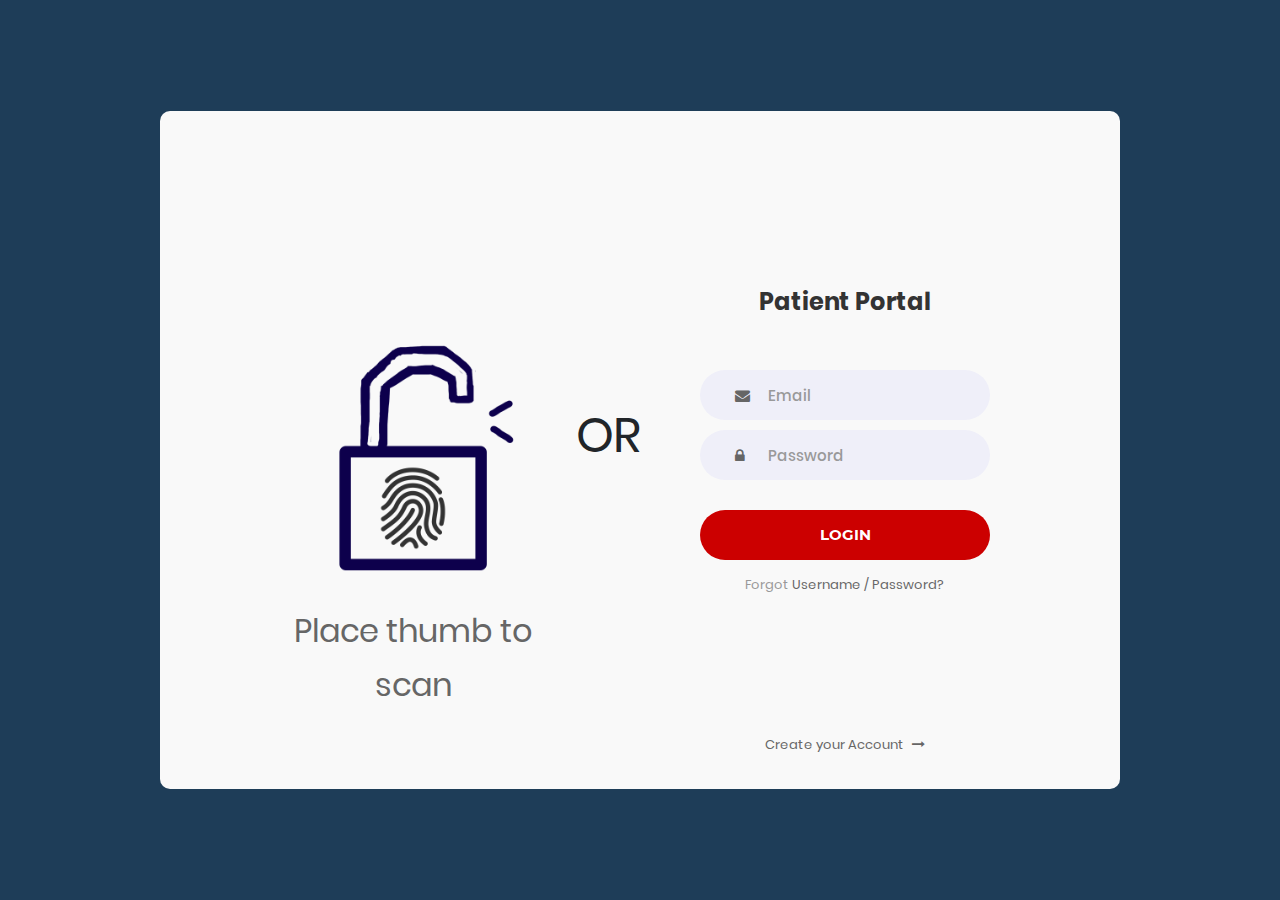
==== commit f0df7533: "Add files via upload" ====
--- a/index.html
+++ b/index.html
@@ -25,10 +25,13 @@
 	<div class="limiter">
 		<div class="container-login100">
 			<div class="wrap-login100">
-				<div class="login100-pic js-tilt" data-tilt>
+				<a class="login100-pic js-tilt" data-tilt href="RefPage.html">
 					<img src="images/img-01.png" alt="IMG">
+					Place thumb to scan
+				</a>
+				<div style="font-size: 3rem; padding-top: 7rem; margin-right: 3.5rem;">
+					OR
 				</div>
-
 				<form class="login100-form validate-form" action="RefPage.html" method="get">
 					<span class="login100-form-title">
 						Patient Portal
--- a/vendor/css-hamburgers/hamburgers.min.css
+++ b/vendor/css-hamburgers/hamburgers.min.css
@@ -0,0 +1,7 @@
+/*!
+ * Hamburgers
+ * @description Tasty CSS-animated hamburgers
+ * @author Jonathan Suh @jonsuh
+ * @site https://jonsuh.com/hamburgers
+ * @link https://github.com/jonsuh/hamburgers
+ */.hamburger{font:inherit;display:inline-block;overflow:visible;margin:0;padding:15px;cursor:pointer;transition-timing-function:linear;transition-duration:.15s;transition-property:opacity,filter;text-transform:none;color:inherit;border:0;background-color:transparent}.hamburger:hover{opacity:.7}.hamburger-box{position:relative;display:inline-block;width:40px;height:24px}.hamburger-inner{top:50%;display:block;margin-top:-2px}.hamburger-inner,.hamburger-inner:after,.hamburger-inner:before{position:absolute;width:40px;height:4px;transition-timing-function:ease;transition-duration:.15s;transition-property:transform;border-radius:4px;background-color:#000}.hamburger-inner:after,.hamburger-inner:before{display:block;content:''}.hamburger-inner:before{top:-10px}.hamburger-inner:after{bottom:-10px}.hamburger--3dx .hamburger-box{perspective:80px}.hamburger--3dx .hamburger-inner{transition:transform .2s cubic-bezier(.645,.045,.355,1),background-color 0s cubic-bezier(.645,.045,.355,1) .1s}.hamburger--3dx .hamburger-inner:after,.hamburger--3dx .hamburger-inner:before{transition:transform 0s cubic-bezier(.645,.045,.355,1) .1s}.hamburger--3dx.is-active .hamburger-inner{transform:rotateY(180deg);background-color:transparent}.hamburger--3dx.is-active .hamburger-inner:before{transform:translate3d(0,10px,0) rotate(45deg)}.hamburger--3dx.is-active .hamburger-inner:after{transform:translate3d(0,-10px,0) rotate(-45deg)}.hamburger--3dx-r .hamburger-box{perspective:80px}.hamburger--3dx-r .hamburger-inner{transition:transform .2s cubic-bezier(.645,.045,.355,1),background-color 0s cubic-bezier(.645,.045,.355,1) .1s}.hamburger--3dx-r .hamburger-inner:after,.hamburger--3dx-r .hamburger-inner:before{transition:transform 0s cubic-bezier(.645,.045,.355,1) .1s}.hamburger--3dx-r.is-active .hamburger-inner{transform:rotateY(-180deg);background-color:transparent}.hamburger--3dx-r.is-active .hamburger-inner:before{transform:translate3d(0,10px,0) rotate(45deg)}.hamburger--3dx-r.is-active .hamburger-inner:after{transform:translate3d(0,-10px,0) rotate(-45deg)}.hamburger--3dy .hamburger-box{perspective:80px}.hamburger--3dy .hamburger-inner{transition:transform .2s cubic-bezier(.645,.045,.355,1),background-color 0s cubic-bezier(.645,.045,.355,1) .1s}.hamburger--3dy .hamburger-inner:after,.hamburger--3dy .hamburger-inner:before{transition:transform 0s cubic-bezier(.645,.045,.355,1) .1s}.hamburger--3dy.is-active .hamburger-inner{transform:rotateX(-180deg);background-color:transparent}.hamburger--3dy.is-active .hamburger-inner:before{transform:translate3d(0,10px,0) rotate(45deg)}.hamburger--3dy.is-active .hamburger-inner:after{transform:translate3d(0,-10px,0) rotate(-45deg)}.hamburger--3dy-r .hamburger-box{perspective:80px}.hamburger--3dy-r .hamburger-inner{transition:transform .2s cubic-bezier(.645,.045,.355,1),background-color 0s cubic-bezier(.645,.045,.355,1) .1s}.hamburger--3dy-r .hamburger-inner:after,.hamburger--3dy-r .hamburger-inner:before{transition:transform 0s cubic-bezier(.645,.045,.355,1) .1s}.hamburger--3dy-r.is-active .hamburger-inner{transform:rotateX(180deg);background-color:transparent}.hamburger--3dy-r.is-active .hamburger-inner:before{transform:translate3d(0,10px,0) rotate(45deg)}.hamburger--3dy-r.is-active .hamburger-inner:after{transform:translate3d(0,-10px,0) rotate(-45deg)}.hamburger--arrow.is-active .hamburger-inner:before{transform:translate3d(-8px,0,0) rotate(-45deg) scaleX(.7)}.hamburger--arrow.is-active .hamburger-inner:after{transform:translate3d(-8px,0,0) rotate(45deg) scaleX(.7)}.hamburger--arrow-r.is-active .hamburger-inner:before{transform:translate3d(8px,0,0) rotate(45deg) scaleX(.7)}.hamburger--arrow-r.is-active .hamburger-inner:after{transform:translate3d(8px,0,0) rotate(-45deg) scaleX(.7)}.hamburger--arrowalt .hamburger-inner:before{transition:top .1s ease .15s,transform .15s cubic-bezier(.165,.84,.44,1)}.hamburger--arrowalt .hamburger-inner:after{transition:bottom .1s ease .15s,transform .15s cubic-bezier(.165,.84,.44,1)}.hamburger--arrowalt.is-active .hamburger-inner:before{top:0;transition:top .1s ease,transform .15s cubic-bezier(.895,.03,.685,.22) .1s;transform:translate3d(-8px,-10px,0) rotate(-45deg) scaleX(.7)}.hamburger--arrowalt.is-active .hamburger-inner:after{bottom:0;transition:bottom .1s ease,transform .15s cubic-bezier(.895,.03,.685,.22) .1s;transform:translate3d(-8px,10px,0) rotate(45deg) scaleX(.7)}.hamburger--arrowalt-r .hamburger-inner:before{transition:top .1s ease .15s,transform .15s cubic-bezier(.165,.84,.44,1)}.hamburger--arrowalt-r .hamburger-inner:after{transition:bottom .1s ease .15s,transform .15s cubic-bezier(.165,.84,.44,1)}.hamburger--arrowalt-r.is-active .hamburger-inner:before{top:0;transition:top .1s ease,transform .15s cubic-bezier(.895,.03,.685,.22) .1s;transform:translate3d(8px,-10px,0) rotate(45deg) scaleX(.7)}.hamburger--arrowalt-r.is-active .hamburger-inner:after{bottom:0;transition:bottom .1s ease,transform .15s cubic-bezier(.895,.03,.685,.22) .1s;transform:translate3d(8px,10px,0) rotate(-45deg) scaleX(.7)}.hamburger--boring .hamburger-inner,.hamburger--boring .hamburger-inner:after,.hamburger--boring .hamburger-inner:before{transition-property:none}.hamburger--boring.is-active .hamburger-inner{transform:rotate(45deg)}.hamburger--boring.is-active .hamburger-inner:before{top:0;opacity:0}.hamburger--boring.is-active .hamburger-inner:after{bottom:0;transform:rotate(-90deg)}.hamburger--collapse .hamburger-inner{top:auto;bottom:0;transition-delay:.15s;transition-timing-function:cubic-bezier(.55,.055,.675,.19);transition-duration:.15s}.hamburger--collapse .hamburger-inner:after{top:-20px;transition:top .3s cubic-bezier(.33333,.66667,.66667,1) .3s,opacity .1s linear}.hamburger--collapse .hamburger-inner:before{transition:top .12s cubic-bezier(.33333,.66667,.66667,1) .3s,transform .15s cubic-bezier(.55,.055,.675,.19)}.hamburger--collapse.is-active .hamburger-inner{transition-delay:.32s;transition-timing-function:cubic-bezier(.215,.61,.355,1);transform:translate3d(0,-10px,0) rotate(-45deg)}.hamburger--collapse.is-active .hamburger-inner:after{top:0;transition:top .3s cubic-bezier(.33333,0,.66667,.33333),opacity .1s linear .27s;opacity:0}.hamburger--collapse.is-active .hamburger-inner:before{top:0;transition:top .12s cubic-bezier(.33333,0,.66667,.33333) .18s,transform .15s cubic-bezier(.215,.61,.355,1) .42s;transform:rotate(-90deg)}.hamburger--collapse-r .hamburger-inner{top:auto;bottom:0;transition-delay:.15s;transition-timing-function:cubic-bezier(.55,.055,.675,.19);transition-duration:.15s}.hamburger--collapse-r .hamburger-inner:after{top:-20px;transition:top .3s cubic-bezier(.33333,.66667,.66667,1) .3s,opacity .1s linear}.hamburger--collapse-r .hamburger-inner:before{transition:top .12s cubic-bezier(.33333,.66667,.66667,1) .3s,transform .15s cubic-bezier(.55,.055,.675,.19)}.hamburger--collapse-r.is-active .hamburger-inner{transition-delay:.32s;transition-timing-function:cubic-bezier(.215,.61,.355,1);transform:translate3d(0,-10px,0) rotate(45deg)}.hamburger--collapse-r.is-active .hamburger-inner:after{top:0;transition:top .3s cubic-bezier(.33333,0,.66667,.33333),opacity .1s linear .27s;opacity:0}.hamburger--collapse-r.is-active .hamburger-inner:before{top:0;transition:top .12s cubic-bezier(.33333,0,.66667,.33333) .18s,transform .15s cubic-bezier(.215,.61,.355,1) .42s;transform:rotate(90deg)}.hamburger--elastic .hamburger-inner{top:2px;transition-timing-function:cubic-bezier(.68,-.55,.265,1.55);transition-duration:.4s}.hamburger--elastic .hamburger-inner:before{top:10px;transition:opacity .15s ease .4s}.hamburger--elastic .hamburger-inner:after{top:20px;transition:transform .4s cubic-bezier(.68,-.55,.265,1.55)}.hamburger--elastic.is-active .hamburger-inner{transition-delay:.1s;transform:translate3d(0,10px,0) rotate(135deg)}.hamburger--elastic.is-active .hamburger-inner:before{transition-delay:0s;opacity:0}.hamburger--elastic.is-active .hamburger-inner:after{transition-delay:.1s;transform:translate3d(0,-20px,0) rotate(-270deg)}.hamburger--elastic-r .hamburger-inner{top:2px;transition-timing-function:cubic-bezier(.68,-.55,.265,1.55);transition-duration:.4s}.hamburger--elastic-r .hamburger-inner:before{top:10px;transition:opacity .15s ease .4s}.hamburger--elastic-r .hamburger-inner:after{top:20px;transition:transform .4s cubic-bezier(.68,-.55,.265,1.55)}.hamburger--elastic-r.is-active .hamburger-inner{transition-delay:.1s;transform:translate3d(0,10px,0) rotate(-135deg)}.hamburger--elastic-r.is-active .hamburger-inner:before{transition-delay:0s;opacity:0}.hamburger--elastic-r.is-active .hamburger-inner:after{transition-delay:.1s;transform:translate3d(0,-20px,0) rotate(270deg)}.hamburger--emphatic{overflow:hidden}.hamburger--emphatic .hamburger-inner{transition:background-color .2s ease-in .25s}.hamburger--emphatic .hamburger-inner:before{left:0;transition:transform .2s cubic-bezier(.6,.04,.98,.335),top .05s linear .2s,left .2s ease-in .25s}.hamburger--emphatic .hamburger-inner:after{top:10px;right:0;transition:transform .2s cubic-bezier(.6,.04,.98,.335),top .05s linear .2s,right .2s ease-in .25s}.hamburger--emphatic.is-active .hamburger-inner{transition-delay:0s;transition-timing-function:ease-out;background-color:transparent}.hamburger--emphatic.is-active .hamburger-inner:before{top:-80px;left:-80px;transition:left .2s ease-out,top .05s linear .2s,transform .2s cubic-bezier(.075,.82,.165,1) .25s;transform:translate3d(80px,80px,0) rotate(45deg)}.hamburger--emphatic.is-active .hamburger-inner:after{top:-80px;right:-80px;transition:right .2s ease-out,top .05s linear .2s,transform .2s cubic-bezier(.075,.82,.165,1) .25s;transform:translate3d(-80px,80px,0) rotate(-45deg)}.hamburger--emphatic-r{overflow:hidden}.hamburger--emphatic-r .hamburger-inner{transition:background-color .2s ease-in .25s}.hamburger--emphatic-r .hamburger-inner:before{left:0;transition:transform .2s cubic-bezier(.6,.04,.98,.335),top .05s linear .2s,left .2s ease-in .25s}.hamburger--emphatic-r .hamburger-inner:after{top:10px;right:0;transition:transform .2s cubic-bezier(.6,.04,.98,.335),top .05s linear .2s,right .2s ease-in .25s}.hamburger--emphatic-r.is-active .hamburger-inner{transition-delay:0s;transition-timing-function:ease-out;background-color:transparent}.hamburger--emphatic-r.is-active .hamburger-inner:before{top:80px;left:-80px;transition:left .2s ease-out,top .05s linear .2s,transform .2s cubic-bezier(.075,.82,.165,1) .25s;transform:translate3d(80px,-80px,0) rotate(-45deg)}.hamburger--emphatic-r.is-active .hamburger-inner:after{top:80px;right:-80px;transition:right .2s ease-out,top .05s linear .2s,transform .2s cubic-bezier(.075,.82,.165,1) .25s;transform:translate3d(-80px,-80px,0) rotate(45deg)}.hamburger--slider .hamburger-inner{top:2px}.hamburger--slider .hamburger-inner:before{top:10px;transition-timing-function:ease;transition-duration:.2s;transition-property:transform,opacity}.hamburger--slider .hamburger-inner:after{top:20px}.hamburger--slider.is-active .hamburger-inner{transform:translate3d(0,10px,0) rotate(45deg)}.hamburger--slider.is-active .hamburger-inner:before{transform:rotate(-45deg) translate3d(-5.71429px,-6px,0);opacity:0}.hamburger--slider.is-active .hamburger-inner:after{transform:translate3d(0,-20px,0) rotate(-90deg)}.hamburger--slider-r .hamburger-inner{top:2px}.hamburger--slider-r .hamburger-inner:before{top:10px;transition-timing-function:ease;transition-duration:.2s;transition-property:transform,opacity}.hamburger--slider-r .hamburger-inner:after{top:20px}.hamburger--slider-r.is-active .hamburger-inner{transform:translate3d(0,10px,0) rotate(-45deg)}.hamburger--slider-r.is-active .hamburger-inner:before{transform:rotate(45deg) translate3d(5.71429px,-6px,0);opacity:0}.hamburger--slider-r.is-active .hamburger-inner:after{transform:translate3d(0,-20px,0) rotate(90deg)}.hamburger--spring .hamburger-inner{top:2px;transition:background-color 0s linear .15s}.hamburger--spring .hamburger-inner:before{top:10px;transition:top .12s cubic-bezier(.33333,.66667,.66667,1) .3s,transform .15s cubic-bezier(.55,.055,.675,.19)}.hamburger--spring .hamburger-inner:after{top:20px;transition:top .3s cubic-bezier(.33333,.66667,.66667,1) .3s,transform .15s cubic-bezier(.55,.055,.675,.19)}.hamburger--spring.is-active .hamburger-inner{transition-delay:.32s;background-color:transparent}.hamburger--spring.is-active .hamburger-inner:before{top:0;transition:top .12s cubic-bezier(.33333,0,.66667,.33333) .18s,transform .15s cubic-bezier(.215,.61,.355,1) .32s;transform:translate3d(0,10px,0) rotate(45deg)}.hamburger--spring.is-active .hamburger-inner:after{top:0;transition:top .3s cubic-bezier(.33333,0,.66667,.33333),transform .15s cubic-bezier(.215,.61,.355,1) .32s;transform:translate3d(0,10px,0) rotate(-45deg)}.hamburger--spring-r .hamburger-inner{top:auto;bottom:0;transition-delay:0s;transition-timing-function:cubic-bezier(.55,.055,.675,.19);transition-duration:.15s}.hamburger--spring-r .hamburger-inner:after{top:-20px;transition:top .3s cubic-bezier(.33333,.66667,.66667,1) .3s,opacity 0s linear}.hamburger--spring-r .hamburger-inner:before{transition:top .12s cubic-bezier(.33333,.66667,.66667,1) .3s,transform .15s cubic-bezier(.55,.055,.675,.19)}.hamburger--spring-r.is-active .hamburger-inner{transition-delay:.32s;transition-timing-function:cubic-bezier(.215,.61,.355,1);transform:translate3d(0,-10px,0) rotate(-45deg)}.hamburger--spring-r.is-active .hamburger-inner:after{top:0;transition:top .3s cubic-bezier(.33333,0,.66667,.33333),opacity 0s linear .32s;opacity:0}.hamburger--spring-r.is-active .hamburger-inner:before{top:0;transition:top .12s cubic-bezier(.33333,0,.66667,.33333) .18s,transform .15s cubic-bezier(.215,.61,.355,1) .32s;transform:rotate(90deg)}.hamburger--stand .hamburger-inner{transition:transform .1s cubic-bezier(.55,.055,.675,.19) .22s,background-color 0s linear .1s}.hamburger--stand .hamburger-inner:before{transition:top .1s ease-in .1s,transform .1s cubic-bezier(.55,.055,.675,.19) 0s}.hamburger--stand .hamburger-inner:after{transition:bottom .1s ease-in .1s,transform .1s cubic-bezier(.55,.055,.675,.19) 0s}.hamburger--stand.is-active .hamburger-inner{transition:transform .1s cubic-bezier(.215,.61,.355,1) 0s,background-color 0s linear .22s;transform:rotate(90deg);background-color:transparent}.hamburger--stand.is-active .hamburger-inner:before{top:0;transition:top .1s ease-out .12s,transform .1s cubic-bezier(.215,.61,.355,1) .22s;transform:rotate(-45deg)}.hamburger--stand.is-active .hamburger-inner:after{bottom:0;transition:bottom .1s ease-out .12s,transform .1s cubic-bezier(.215,.61,.355,1) .22s;transform:rotate(45deg)}.hamburger--stand-r .hamburger-inner{transition:transform .1s cubic-bezier(.55,.055,.675,.19) .22s,background-color 0s linear .1s}.hamburger--stand-r .hamburger-inner:before{transition:top .1s ease-in .1s,transform .1s cubic-bezier(.55,.055,.675,.19) 0s}.hamburger--stand-r .hamburger-inner:after{transition:bottom .1s ease-in .1s,transform .1s cubic-bezier(.55,.055,.675,.19) 0s}.hamburger--stand-r.is-active .hamburger-inner{transition:transform .1s cubic-bezier(.215,.61,.355,1) 0s,background-color 0s linear .22s;transform:rotate(-90deg);background-color:transparent}.hamburger--stand-r.is-active .hamburger-inner:before{top:0;transition:top .1s ease-out .12s,transform .1s cubic-bezier(.215,.61,.355,1) .22s;transform:rotate(-45deg)}.hamburger--stand-r.is-active .hamburger-inner:after{bottom:0;transition:bottom .1s ease-out .12s,transform .1s cubic-bezier(.215,.61,.355,1) .22s;transform:rotate(45deg)}.hamburger--spin .hamburger-inner{transition-timing-function:cubic-bezier(.55,.055,.675,.19);transition-duration:.3s}.hamburger--spin .hamburger-inner:before{transition:top .1s ease-in .34s,opacity .1s ease-in}.hamburger--spin .hamburger-inner:after{transition:bottom .1s ease-in .34s,transform .3s cubic-bezier(.55,.055,.675,.19)}.hamburger--spin.is-active .hamburger-inner{transition-delay:.14s;transition-timing-function:cubic-bezier(.215,.61,.355,1);transform:rotate(225deg)}.hamburger--spin.is-active .hamburger-inner:before{top:0;transition:top .1s ease-out,opacity .1s ease-out .14s;opacity:0}.hamburger--spin.is-active .hamburger-inner:after{bottom:0;transition:bottom .1s ease-out,transform .3s cubic-bezier(.215,.61,.355,1) .14s;transform:rotate(-90deg)}.hamburger--spin-r .hamburger-inner{transition-timing-function:cubic-bezier(.55,.055,.675,.19);transition-duration:.3s}.hamburger--spin-r .hamburger-inner:before{transition:top .1s ease-in .34s,opacity .1s ease-in}.hamburger--spin-r .hamburger-inner:after{transition:bottom .1s ease-in .34s,transform .3s cubic-bezier(.55,.055,.675,.19)}.hamburger--spin-r.is-active .hamburger-inner{transition-delay:.14s;transition-timing-function:cubic-bezier(.215,.61,.355,1);transform:rotate(-225deg)}.hamburger--spin-r.is-active .hamburger-inner:before{top:0;transition:top .1s ease-out,opacity .1s ease-out .14s;opacity:0}.hamburger--spin-r.is-active .hamburger-inner:after{bottom:0;transition:bottom .1s ease-out,transform .3s cubic-bezier(.215,.61,.355,1) .14s;transform:rotate(90deg)}.hamburger--squeeze .hamburger-inner{transition-timing-function:cubic-bezier(.55,.055,.675,.19);transition-duration:.1s}.hamburger--squeeze .hamburger-inner:before{transition:top .1s ease .14s,opacity .1s ease}.hamburger--squeeze .hamburger-inner:after{transition:bottom .1s ease .14s,transform .1s cubic-bezier(.55,.055,.675,.19)}.hamburger--squeeze.is-active .hamburger-inner{transition-delay:.14s;transition-timing-function:cubic-bezier(.215,.61,.355,1);transform:rotate(45deg)}.hamburger--squeeze.is-active .hamburger-inner:before{top:0;transition:top .1s ease,opacity .1s ease .14s;opacity:0}.hamburger--squeeze.is-active .hamburger-inner:after{bottom:0;transition:bottom .1s ease,transform .1s cubic-bezier(.215,.61,.355,1) .14s;transform:rotate(-90deg)}.hamburger--vortex .hamburger-inner{transition-timing-function:cubic-bezier(.19,1,.22,1);transition-duration:.3s}.hamburger--vortex .hamburger-inner:after,.hamburger--vortex .hamburger-inner:before{transition-delay:.1s;transition-timing-function:linear;transition-duration:0s}.hamburger--vortex .hamburger-inner:before{transition-property:top,opacity}.hamburger--vortex .hamburger-inner:after{transition-property:bottom,transform}.hamburger--vortex.is-active .hamburger-inner{transition-timing-function:cubic-bezier(.19,1,.22,1);transform:rotate(765deg)}.hamburger--vortex.is-active .hamburger-inner:after,.hamburger--vortex.is-active .hamburger-inner:before{transition-delay:0s}.hamburger--vortex.is-active .hamburger-inner:before{top:0;opacity:0}.hamburger--vortex.is-active .hamburger-inner:after{bottom:0;transform:rotate(90deg)}.hamburger--vortex-r .hamburger-inner{transition-timing-function:cubic-bezier(.19,1,.22,1);transition-duration:.3s}.hamburger--vortex-r .hamburger-inner:after,.hamburger--vortex-r .hamburger-inner:before{transition-delay:.1s;transition-timing-function:linear;transition-duration:0s}.hamburger--vortex-r .hamburger-inner:before{transition-property:top,opacity}.hamburger--vortex-r .hamburger-inner:after{transition-property:bottom,transform}.hamburger--vortex-r.is-active .hamburger-inner{transition-timing-function:cubic-bezier(.19,1,.22,1);transform:rotate(-765deg)}.hamburger--vortex-r.is-active .hamburger-inner:after,.hamburger--vortex-r.is-active .hamburger-inner:before{transition-delay:0s}.hamburger--vortex-r.is-active .hamburger-inner:before{top:0;opacity:0}.hamburger--vortex-r.is-active .hamburger-inner:after{bottom:0;transform:rotate(-90deg)}--- a/css/main.css
+++ b/css/main.css
@@ -1,6 +1,3 @@
-
-
-
 
 /*//////////////////////////////////////////////////////////////////
 [ FONT ]*/
@@ -195,6 +192,8 @@
 [  ]*/
 .login100-pic {
   width: 316px;
+  text-align: center;
+  font-size: 2rem;
 }
 
 .login100-pic img {
